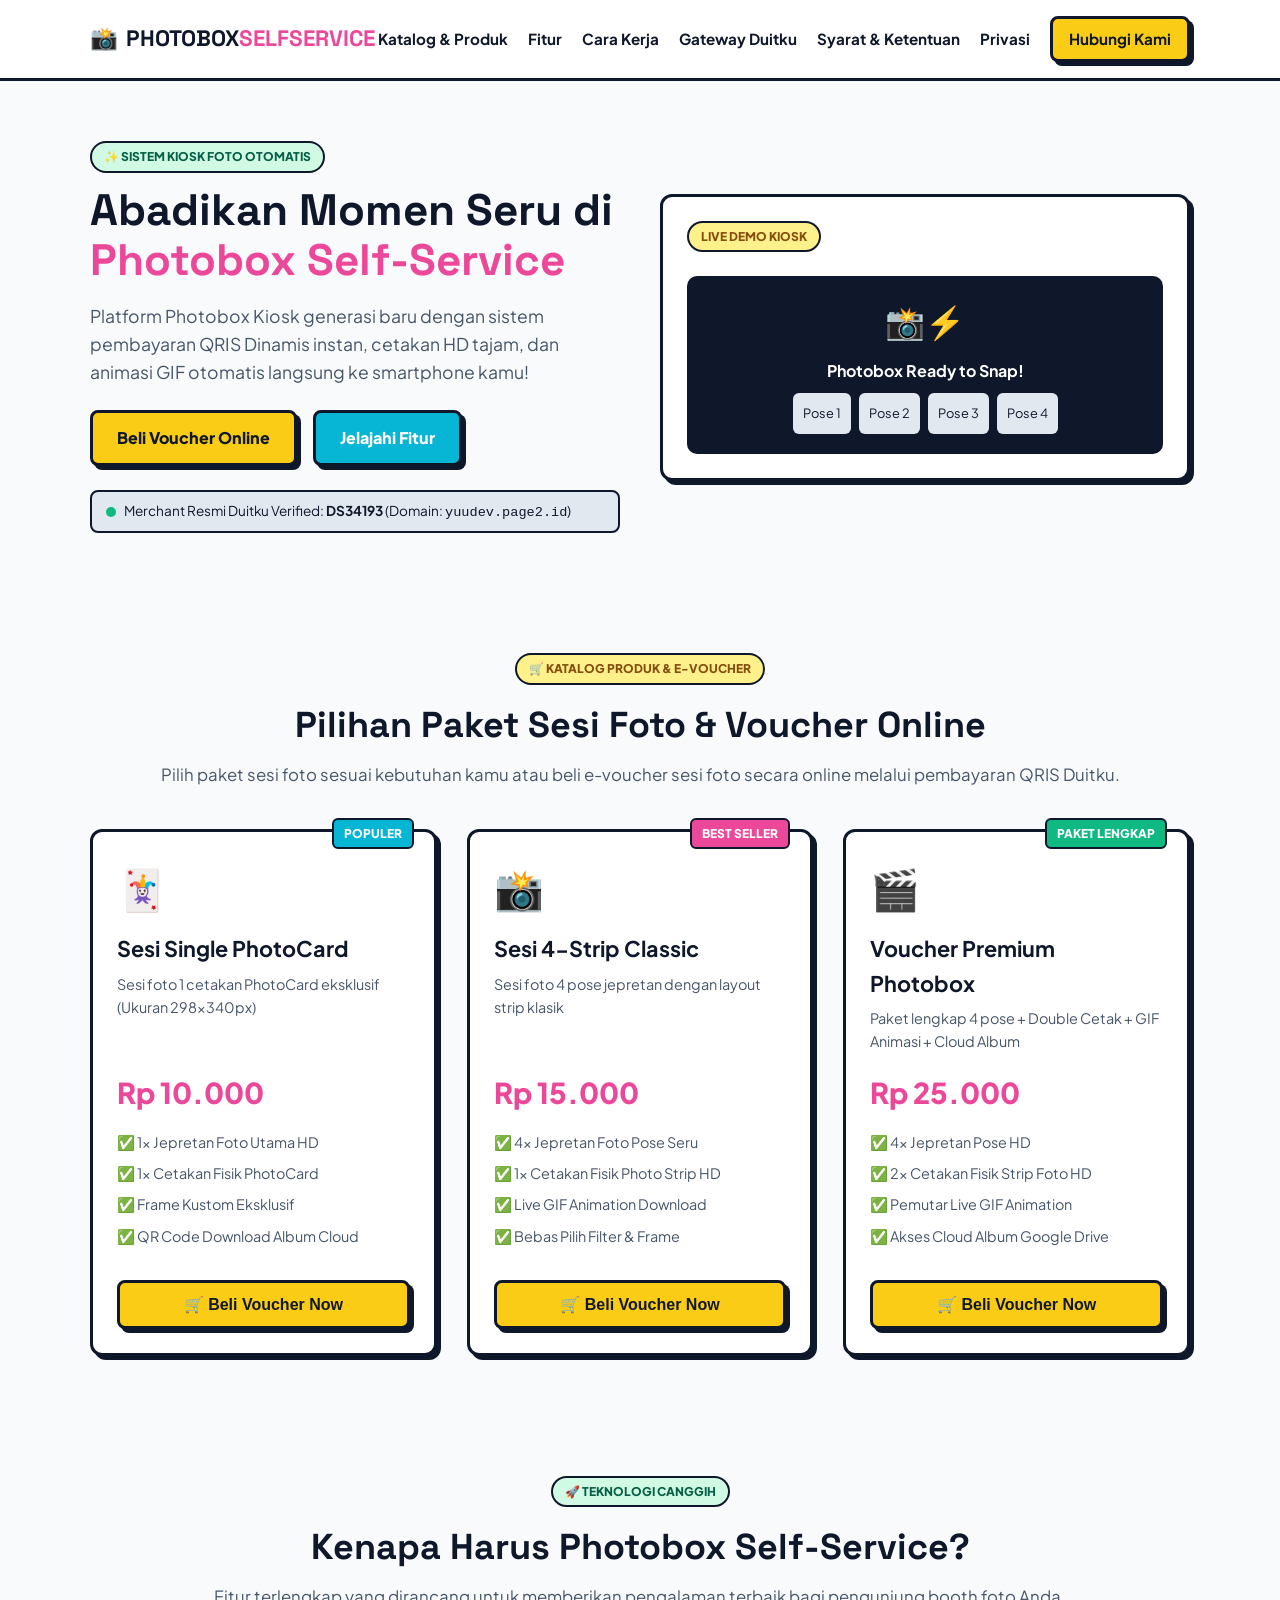
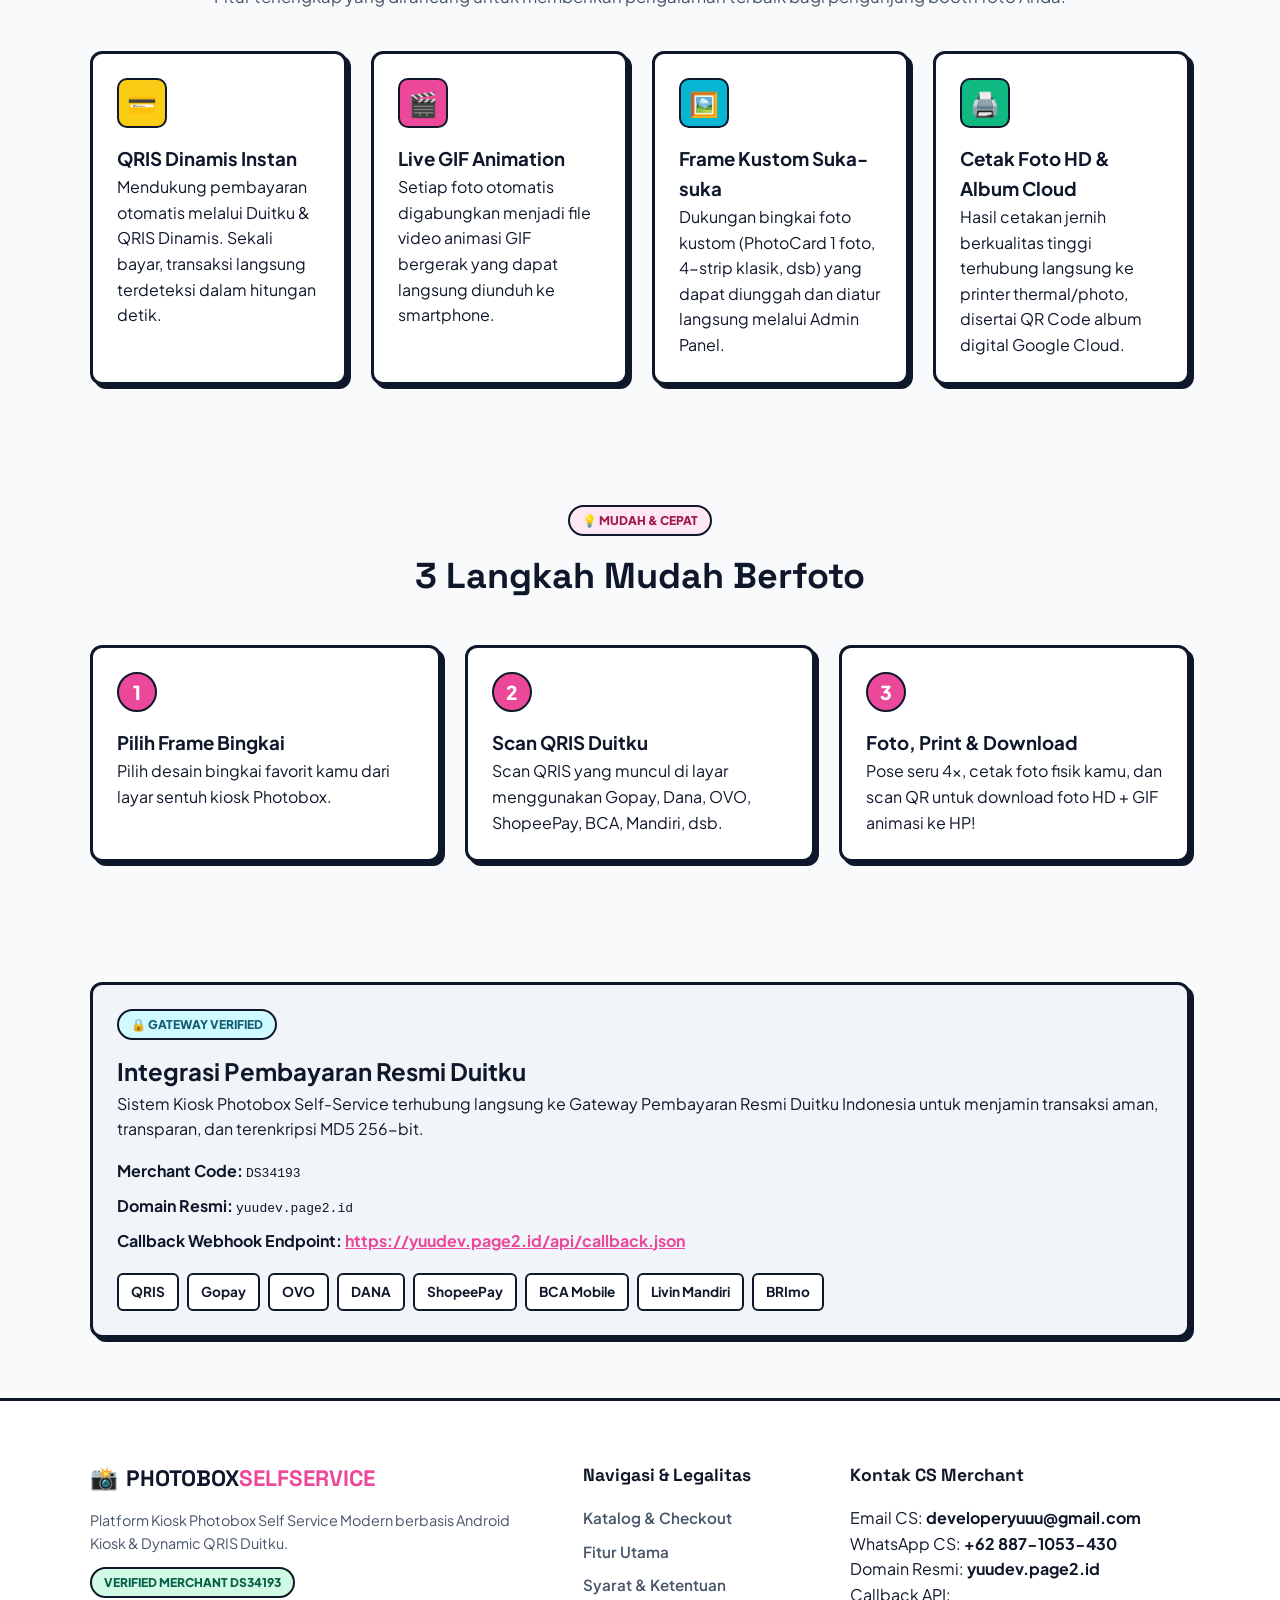
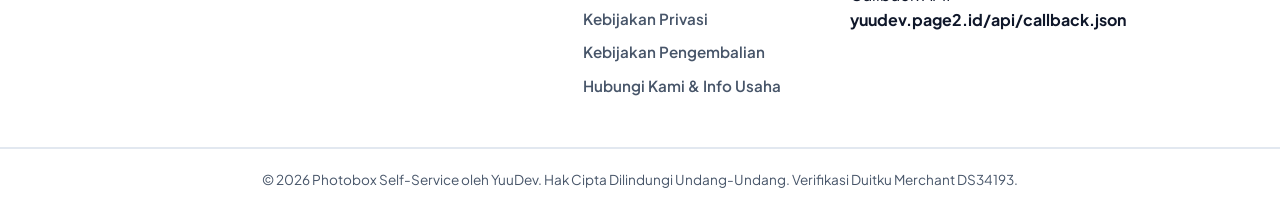
==== index.html @ 880ae129 "Add complete website structure, legal pages, callback endpoint, and Duitku merchant DS34193 specific" ====
<!DOCTYPE html>
<html lang="id">
<head>
    <meta charset="UTF-8">
    <meta name="viewport" content="width=device-width, initial-scale=1.0">
    <title>Photobox Self Service | Kiosk Self-Service Modern & E-Voucher QRIS</title>
    <meta name="description" content="Photobox Self Service resmi oleh YuuDev (Merchant Duitku DS34193). Sesi foto otomatis, cetak cetakan HD, Live GIF Animation, dan E-Voucher QRIS Dinamis Duitku.">
    <meta name="keywords" content="Photobox, Self Service, QRIS Dinamis, Duitku, Photo Booth, YuuDev, E-Voucher, DS34193">
    
    <!-- Google Fonts -->
    <link rel="preconnect" href="https://fonts.googleapis.com">
    <link rel="preconnect" href="https://fonts.gstatic.com" crossorigin>
    <link href="https://fonts.googleapis.com/css2?family=Plus+Jakarta+Sans:wght@500;700;800;900&family=Space+Grotesk:wght@700&display=swap" rel="stylesheet">
    
    <link rel="stylesheet" href="styles.css">
</head>
<body>

    <!-- Header Navigation -->
    <header class="navbar">
        <div class="container nav-container">
            <a href="index.html" class="logo">
                <span class="logo-icon">📸</span>
                <span class="logo-text">PHOTOBOX<span class="highlight">SELFSERVICE</span></span>
            </a>
            <nav class="nav-links">
                <a href="#products">Katalog & Produk</a>
                <a href="#features">Fitur</a>
                <a href="#how-it-works">Cara Kerja</a>
                <a href="#payment">Gateway Duitku</a>
                <a href="terms.html">Syarat & Ketentuan</a>
                <a href="privacy.html">Privasi</a>
                <a href="contact.html" class="btn btn-sm btn-yellow">Hubungi Kami</a>
            </nav>
        </div>
    </header>

    <!-- Hero Section -->
    <section class="hero">
        <div class="container hero-grid">
            <div class="hero-text">
                <div class="badge badge-green">✨ SISTEM KIOSK FOTO OTOMATIS</div>
                <h1 class="hero-title">Abadikan Momen Seru di <span class="text-pink">Photobox Self-Service</span></h1>
                <p class="hero-desc">Platform Photobox Kiosk generasi baru dengan sistem pembayaran QRIS Dinamis instan, cetakan HD tajam, dan animasi GIF otomatis langsung ke smartphone kamu!</p>
                <div class="hero-cta">
                    <a href="#products" class="btn btn-yellow">Beli Voucher Online</a>
                    <a href="#features" class="btn btn-cyan">Jelajahi Fitur</a>
                </div>
                <div class="merchant-badge">
                    <span class="status-dot"></span>
                    <span>Merchant Resmi Duitku Verified: <strong>DS34193</strong> (Domain: <code>yuudev.page2.id</code>)</span>
                </div>
            </div>
            
            <div class="hero-preview">
                <div class="neo-card hero-card">
                    <div class="card-header" style="margin-bottom: 12px;">
                        <span class="badge badge-yellow">LIVE DEMO KIOSK</span>
                    </div>
                    <div class="screen-preview">
                        <div class="preview-box" style="background:#0f172a; padding:20px; border-radius:10px; color:#fff; text-align:center;">
                            <div style="font-size:2rem; margin-bottom:10px;">📸⚡</div>
                            <p style="font-weight:700; margin-bottom:10px;">Photobox Ready to Snap!</p>
                            <div style="display:flex; justify-content:center; gap:8px;">
                                <div style="background:#e2e8f0; color:#0f172a; padding:10px; border-radius:6px; font-size:0.8rem;">Pose 1</div>
                                <div style="background:#e2e8f0; color:#0f172a; padding:10px; border-radius:6px; font-size:0.8rem;">Pose 2</div>
                                <div style="background:#e2e8f0; color:#0f172a; padding:10px; border-radius:6px; font-size:0.8rem;">Pose 3</div>
                                <div style="background:#e2e8f0; color:#0f172a; padding:10px; border-radius:6px; font-size:0.8rem;">Pose 4</div>
                            </div>
                        </div>
                    </div>
                </div>
            </div>
        </div>
    </section>

    <!-- Products & E-Voucher Catalog Section -->
    <section id="products" class="products">
        <div class="container">
            <div class="section-header text-center">
                <div class="badge badge-yellow">🛒 KATALOG PRODUK & E-VOUCHER</div>
                <h2>Pilihan Paket Sesi Foto & Voucher Online</h2>
                <p>Pilih paket sesi foto sesuai kebutuhan kamu atau beli e-voucher sesi foto secara online melalui pembayaran QRIS Duitku.</p>
            </div>

            <div class="products-grid">
                <!-- Product 1 -->
                <div class="neo-card product-card">
                    <div class="product-badge bg-cyan">POPULER</div>
                    <div class="product-icon">🃏</div>
                    <h3>Sesi Single PhotoCard</h3>
                    <p class="product-subtitle">Sesi foto 1 cetakan PhotoCard eksklusif (Ukuran 298x340px)</p>
                    <div class="product-price">Rp 10.000</div>
                    <ul class="product-features">
                        <li>✅ 1x Jepretan Foto Utama HD</li>
                        <li>✅ 1x Cetakan Fisik PhotoCard</li>
                        <li>✅ Frame Kustom Eksklusif</li>
                        <li>✅ QR Code Download Album Cloud</li>
                    </ul>
                    <button class="btn btn-yellow btn-full btn-checkout" data-name="Sesi Single PhotoCard" data-price="10000">🛒 Beli Voucher Now</button>
                </div>

                <!-- Product 2 -->
                <div class="neo-card product-card featured-product">
                    <div class="product-badge bg-pink">BEST SELLER</div>
                    <div class="product-icon">📸</div>
                    <h3>Sesi 4-Strip Classic</h3>
                    <p class="product-subtitle">Sesi foto 4 pose jepretan dengan layout strip klasik</p>
                    <div class="product-price">Rp 15.000</div>
                    <ul class="product-features">
                        <li>✅ 4x Jepretan Foto Pose Seru</li>
                        <li>✅ 1x Cetakan Fisik Photo Strip HD</li>
                        <li>✅ Live GIF Animation Download</li>
                        <li>✅ Bebas Pilih Filter & Frame</li>
                    </ul>
                    <button class="btn btn-yellow btn-full btn-checkout" data-name="Sesi 4-Strip Classic" data-price="15000">🛒 Beli Voucher Now</button>
                </div>

                <!-- Product 3 -->
                <div class="neo-card product-card">
                    <div class="product-badge bg-green">PAKET LENGKAP</div>
                    <div class="product-icon">🎬</div>
                    <h3>Voucher Premium Photobox</h3>
                    <p class="product-subtitle">Paket lengkap 4 pose + Double Cetak + GIF Animasi + Cloud Album</p>
                    <div class="product-price">Rp 25.000</div>
                    <ul class="product-features">
                        <li>✅ 4x Jepretan Pose HD</li>
                        <li>✅ 2x Cetakan Fisik Strip Foto HD</li>
                        <li>✅ Pemutar Live GIF Animation</li>
                        <li>✅ Akses Cloud Album Google Drive</li>
                    </ul>
                    <button class="btn btn-yellow btn-full btn-checkout" data-name="Voucher Premium Photobox" data-price="25000">🛒 Beli Voucher Now</button>
                </div>
            </div>
        </div>
    </section>

    <!-- Features Section -->
    <section id="features" class="features">
        <div class="container">
            <div class="section-header text-center">
                <div class="badge badge-green">🚀 TEKNOLOGI CANGGIH</div>
                <h2>Kenapa Harus Photobox Self-Service?</h2>
                <p>Fitur terlengkap yang dirancang untuk memberikan pengalaman terbaik bagi pengunjung booth foto Anda.</p>
            </div>

            <div class="features-grid">
                <div class="neo-card feature-card">
                    <div class="feature-icon bg-yellow">💳</div>
                    <h3>QRIS Dinamis Instan</h3>
                    <p>Mendukung pembayaran otomatis melalui Duitku & QRIS Dinamis. Sekali bayar, transaksi langsung terdeteksi dalam hitungan detik.</p>
                </div>

                <div class="neo-card feature-card">
                    <div class="feature-icon bg-pink">🎬</div>
                    <h3>Live GIF Animation</h3>
                    <p>Setiap foto otomatis digabungkan menjadi file video animasi GIF bergerak yang dapat langsung diunduh ke smartphone.</p>
                </div>

                <div class="neo-card feature-card">
                    <div class="feature-icon bg-cyan">🖼️</div>
                    <h3>Frame Kustom Suka-suka</h3>
                    <p>Dukungan bingkai foto kustom (PhotoCard 1 foto, 4-strip klasik, dsb) yang dapat diunggah dan diatur langsung melalui Admin Panel.</p>
                </div>

                <div class="neo-card feature-card">
                    <div class="feature-icon bg-green">🖨️</div>
                    <h3>Cetak Foto HD & Album Cloud</h3>
                    <p>Hasil cetakan jernih berkualitas tinggi terhubung langsung ke printer thermal/photo, disertai QR Code album digital Google Cloud.</p>
                </div>
            </div>
        </div>
    </section>

    <!-- How It Works Section -->
    <section id="how-it-works" class="how-it-works">
        <div class="container">
            <div class="section-header text-center">
                <div class="badge badge-pink">💡 MUDAH & CEPAT</div>
                <h2>3 Langkah Mudah Berfoto</h2>
            </div>

            <div class="steps-grid">
                <div class="neo-card step-card">
                    <div class="step-number">1</div>
                    <h3>Pilih Frame Bingkai</h3>
                    <p>Pilih desain bingkai favorit kamu dari layar sentuh kiosk Photobox.</p>
                </div>

                <div class="neo-card step-card">
                    <div class="step-number">2</div>
                    <h3>Scan QRIS Duitku</h3>
                    <p>Scan QRIS yang muncul di layar menggunakan Gopay, Dana, OVO, ShopeePay, BCA, Mandiri, dsb.</p>
                </div>

                <div class="neo-card step-card">
                    <div class="step-number">3</div>
                    <h3>Foto, Print & Download</h3>
                    <p>Pose seru 4x, cetak foto fisik kamu, dan scan QR untuk download foto HD + GIF animasi ke HP!</p>
                </div>
            </div>
        </div>
    </section>

    <!-- Duitku Payment Integration Spec Section -->
    <section id="payment" class="payment-spec">
        <div class="container">
            <div class="neo-card spec-card">
                <div class="spec-grid">
                    <div class="spec-text">
                        <div class="badge badge-cyan">🔒 GATEWAY VERIFIED</div>
                        <h2>Integrasi Pembayaran Resmi Duitku</h2>
                        <p>Sistem Kiosk Photobox Self-Service terhubung langsung ke Gateway Pembayaran Resmi Duitku Indonesia untuk menjamin transaksi aman, transparan, dan terenkripsi MD5 256-bit.</p>
                        
                        <div class="spec-items">
                            <div class="spec-item">
                                <strong>Merchant Code:</strong> <code>DS34193</code>
                            </div>
                            <div class="spec-item">
                                <strong>Domain Resmi:</strong> <code>yuudev.page2.id</code>
                            </div>
                            <div class="spec-item">
                                <strong>Callback Webhook Endpoint:</strong> <a href="api/callback.json" style="color:var(--accent-pink); font-weight:bold;">https://yuudev.page2.id/api/callback.json</a>
                            </div>
                        </div>
                    </div>
                    <div class="spec-logos" style="margin-top:20px;">
                        <div class="payment-methods-grid">
                            <span class="method-tag">QRIS</span>
                            <span class="method-tag">Gopay</span>
                            <span class="method-tag">OVO</span>
                            <span class="method-tag">DANA</span>
                            <span class="method-tag">ShopeePay</span>
                            <span class="method-tag">BCA Mobile</span>
                            <span class="method-tag">Livin Mandiri</span>
                            <span class="method-tag">BRImo</span>
                        </div>
                    </div>
                </div>
            </div>
        </div>
    </section>

    <!-- Interactive Checkout Modal -->
    <div id="checkout-modal" class="modal">
        <div class="modal-content neo-card">
            <span class="close-modal">&times;</span>
            <div class="modal-header">
                <div class="badge badge-pink">🛒 CHECKOUT VOUCHER ONLINE</div>
                <h2 id="modal-product-title">Form Pemesanan Voucher</h2>
            </div>
            <form id="checkout-form">
                <div class="form-group">
                    <label>Nama Lengkap Pembeli</label>
                    <input type="text" id="buyer-name" placeholder="Contoh: Tri Wahyudi" required>
                </div>
                <div class="form-group">
                    <label>Email Kontak</label>
                    <input type="email" id="buyer-email" value="developeryuuu@gmail.com" required>
                </div>
                <div class="form-group">
                    <label>Nomor WhatsApp</label>
                    <input type="tel" id="buyer-phone" placeholder="Contoh: 081234567890" required>
                </div>
                <div class="form-group">
                    <label>Metode Pembayaran Pembeli</label>
                    <select id="payment-method">
                        <option value="SP">QRIS Dinamis Duitku (ShopeePay / All QRIS)</option>
                        <option value="BC">BCA Virtual Account (Duitku)</option>
                        <option value="M2">Mandiri Virtual Account (Duitku)</option>
                    </select>
                </div>
                <div class="checkout-summary">
                    <span>Total Pembayaran:</span>
                    <strong id="modal-product-price">Rp 10.000</strong>
                </div>
                <button type="submit" class="btn btn-yellow btn-full">💳 LANJUTKAN PEMBAYARAN DUITKU</button>
            </form>

            <div id="payment-result" class="payment-result text-center" style="display:none;">
                <div class="badge badge-green">⚡ INQUIRY QRIS SUCCESS</div>
                <h3>Scan QRIS Duitku Di Bawah Ini:</h3>
                <div class="qr-placeholder">
                    <img src="https://api.qrserver.com/v1/create-qr-code/?size=220x220&data=00020101021226670016COM.DUITKU.WWW0118936009180000034193021500000000000341930303UME51440014ID.CO.QRIS.WWW0215ID10200341930000303UME5204581253033605405100005802ID5921PHOTOBOX+SELF+SERVICE6013JAKARTA+SELATAN61051211062070703A01630489AB" alt="QRIS Duitku Demo">
                </div>
                <p class="qr-sub">Order ID: <strong id="merchant-order-id">PHOTOBOX-1786790000</strong></p>
                <div class="merchant-notice">✨ Terhubung ke Gateway Duitku Merchant DS34193</div>
                <button class="btn btn-cyan btn-full btn-close-payment" style="margin-top:15px;">Tutup Halaman Checkout</button>
            </div>
        </div>
    </div>

    <!-- Legal & Contact Footer Section -->
    <footer id="contact" class="footer">
        <div class="container footer-grid">
            <div class="footer-col">
                <a href="index.html" class="logo">
                    <span class="logo-icon">📸</span>
                    <span class="logo-text">PHOTOBOX<span class="highlight">SELFSERVICE</span></span>
                </a>
                <p style="margin-top:12px; font-size:0.9rem; color:var(--text-secondary);">Platform Kiosk Photobox Self Service Modern berbasis Android Kiosk & Dynamic QRIS Duitku.</p>
                <div style="margin-top:12px;" class="badge badge-green">Verified Merchant DS34193</div>
            </div>
            
            <div class="footer-col">
                <h4>Navigasi & Legalitas</h4>
                <ul>
                    <li><a href="#products">Katalog & Checkout</a></li>
                    <li><a href="#features">Fitur Utama</a></li>
                    <li><a href="terms.html">Syarat & Ketentuan</a></li>
                    <li><a href="privacy.html">Kebijakan Privasi</a></li>
                    <li><a href="refund.html">Kebijakan Pengembalian</a></li>
                    <li><a href="contact.html">Hubungi Kami & Info Usaha</a></li>
                </ul>
            </div>

            <div class="footer-col">
                <h4>Kontak CS Merchant</h4>
                <p>Email CS: <strong>developeryuuu@gmail.com</strong></p>
                <p>WhatsApp CS: <strong>+62 887-1053-430</strong></p>
                <p>Domain Resmi: <strong>yuudev.page2.id</strong></p>
                <p>Callback API: <strong>yuudev.page2.id/api/callback.json</strong></p>
            </div>
        </div>

        <div class="footer-bottom text-center">
            <p>&copy; 2026 Photobox Self-Service oleh YuuDev. Hak Cipta Dilindungi Undang-Undang. Verifikasi Duitku Merchant DS34193.</p>
        </div>
    </footer>

    <script src="script.js"></script>
</body>
</html>
---- styles.css ----
:root {
    --bg-primary: #f8fafc;
    --text-primary: #0f172a;
    --text-secondary: #475569;
    --accent-yellow: #facc15;
    --accent-pink: #ec4899;
    --accent-cyan: #06b6d4;
    --accent-green: #10b981;
    --accent-blue: #3b82f6;
    --card-bg: #ffffff;
    --border-color: #0f172a;
    --shadow-main: 4px 4px 0px #0f172a;
    --shadow-hover: 6px 6px 0px #0f172a;
}

* {
    margin: 0;
    padding: 0;
    box-sizing: border-box;
}

body {
    font-family: 'Plus Jakarta Sans', sans-serif;
    background-color: var(--bg-primary);
    color: var(--text-primary);
    line-height: 1.6;
}

.container {
    max-width: 1140px;
    margin: 0 auto;
    padding: 0 20px;
}

/* Navbar */
.navbar {
    background: #ffffff;
    border-bottom: 3px solid var(--border-color);
    position: sticky;
    top: 0;
    z-index: 100;
    padding: 16px 0;
}

.nav-container {
    display: flex;
    justify-content: space-between;
    align-items: center;
}

.logo {
    display: flex;
    align-items: center;
    gap: 8px;
    font-family: 'Space Grotesk', sans-serif;
    font-size: 1.4rem;
    font-weight: 800;
    color: var(--text-primary);
    text-decoration: none;
}

.logo .highlight {
    color: var(--accent-pink);
}

.nav-links {
    display: flex;
    align-items: center;
    gap: 20px;
}

.nav-links a {
    text-decoration: none;
    color: var(--text-primary);
    font-weight: 700;
    font-size: 0.95rem;
    transition: color 0.2s;
}

.nav-links a:hover {
    color: var(--accent-pink);
}

/* Neo Card Styling */
.neo-card {
    background: var(--card-bg);
    border: 3px solid var(--border-color);
    box-shadow: var(--shadow-main);
    border-radius: 12px;
    padding: 24px;
    transition: all 0.2s ease;
}

.neo-card:hover {
    box-shadow: var(--shadow-hover);
}

/* Buttons */
.btn {
    display: inline-flex;
    align-items: center;
    justify-content: center;
    padding: 12px 24px;
    font-weight: 800;
    font-size: 1rem;
    border-radius: 8px;
    border: 3px solid var(--border-color);
    box-shadow: var(--shadow-main);
    cursor: pointer;
    text-decoration: none;
    transition: all 0.15s ease;
    color: var(--text-primary);
}

.btn:hover {
    transform: translate(-2px, -2px);
    box-shadow: var(--shadow-hover);
}

.btn-yellow { background-color: var(--accent-yellow); }
.btn-cyan { background-color: var(--accent-cyan); color: #fff; }
.btn-pink { background-color: var(--accent-pink); color: #fff; }
.btn-green { background-color: var(--accent-green); color: #fff; }
.btn-sm { padding: 8px 16px; font-size: 0.875rem; }
.btn-full { width: 100%; text-align: center; }

/* Badges */
.badge {
    display: inline-block;
    padding: 4px 12px;
    border-radius: 20px;
    font-size: 0.75rem;
    font-weight: 800;
    border: 2px solid var(--border-color);
    margin-bottom: 12px;
    text-transform: uppercase;
}
.badge-green { background-color: #d1fae5; color: #065f46; }
.badge-yellow { background-color: #fef08a; color: #854d0e; }
.badge-pink { background-color: #fce7f3; color: #9d174d; }
.badge-cyan { background-color: #cffaff; color: #155e75; }

/* Hero Section */
.hero {
    padding: 60px 0;
}
.hero-grid {
    display: grid;
    grid-template-columns: 1fr 1fr;
    gap: 40px;
    align-items: center;
}
.hero-title {
    font-family: 'Space Grotesk', sans-serif;
    font-size: 2.75rem;
    line-height: 1.15;
    margin-bottom: 16px;
}
.text-pink { color: var(--accent-pink); }
.hero-desc {
    font-size: 1.1rem;
    color: var(--text-secondary);
    margin-bottom: 24px;
}
.hero-cta {
    display: flex;
    gap: 16px;
    margin-bottom: 24px;
}
.merchant-badge {
    display: flex;
    align-items: center;
    gap: 8px;
    background: #e2e8f0;
    padding: 8px 14px;
    border-radius: 8px;
    border: 2px solid var(--border-color);
    font-size: 0.85rem;
}
.status-dot {
    width: 10px;
    height: 10px;
    background-color: var(--accent-green);
    border-radius: 50%;
    display: inline-block;
}

/* Sections */
section {
    padding: 60px 0;
}
.section-header {
    margin-bottom: 40px;
}
.section-header h2 {
    font-family: 'Space Grotesk', sans-serif;
    font-size: 2.25rem;
    margin-bottom: 8px;
}
.section-header p {
    color: var(--text-secondary);
    font-size: 1.05rem;
}
.text-center { text-align: center; }

/* Products Grid */
.products-grid {
    display: grid;
    grid-template-columns: repeat(auto-fit, minmax(300px, 1fr));
    gap: 30px;
}
.product-card {
    display: flex;
    flex-direction: column;
    position: relative;
}
.product-badge {
    position: absolute;
    top: -14px;
    right: 20px;
    font-size: 0.75rem;
    font-weight: 800;
    padding: 4px 10px;
    border-radius: 6px;
    border: 2px solid var(--border-color);
}
.bg-cyan { background-color: var(--accent-cyan); color: #fff; }
.bg-pink { background-color: var(--accent-pink); color: #fff; }
.bg-green { background-color: var(--accent-green); color: #fff; }
.bg-yellow { background-color: var(--accent-yellow); color: var(--text-primary); }

.product-icon { font-size: 2.5rem; margin-bottom: 12px; }
.product-card h3 { font-size: 1.35rem; margin-bottom: 6px; }
.product-subtitle { font-size: 0.9rem; color: var(--text-secondary); margin-bottom: 16px; flex-grow: 1; }
.product-price { font-size: 1.8rem; font-weight: 900; color: var(--accent-pink); margin-bottom: 16px; }
.product-features { list-style: none; margin-bottom: 24px; }
.product-features li { font-size: 0.9rem; margin-bottom: 8px; color: var(--text-secondary); }

/* Features & Steps Grid */
.features-grid, .steps-grid {
    display: grid;
    grid-template-columns: repeat(auto-fit, minmax(240px, 1fr));
    gap: 24px;
}
.feature-icon {
    width: 50px;
    height: 50px;
    border-radius: 10px;
    border: 2px solid var(--border-color);
    display: flex;
    align-items: center;
    justify-content: center;
    font-size: 1.5rem;
    margin-bottom: 16px;
}
.step-number {
    width: 40px;
    height: 40px;
    background-color: var(--accent-pink);
    color: #fff;
    border: 2px solid var(--border-color);
    border-radius: 50%;
    display: flex;
    align-items: center;
    justify-content: center;
    font-weight: 800;
    font-size: 1.2rem;
    margin-bottom: 16px;
}

/* Payment Spec Card */
.spec-card {
    background: #f1f5f9;
}
.spec-items {
    margin-top: 16px;
    display: flex;
    flex-direction: column;
    gap: 8px;
}
.payment-methods-grid {
    display: flex;
    flex-wrap: wrap;
    gap: 8px;
    margin-top: 20px;
}
.method-tag {
    background: #fff;
    border: 2px solid var(--border-color);
    padding: 6px 12px;
    border-radius: 6px;
    font-weight: 700;
    font-size: 0.85rem;
}

/* Modal */
.modal {
    display: none;
    position: fixed;
    z-index: 200;
    left: 0;
    top: 0;
    width: 100%;
    height: 100%;
    background-color: rgba(15, 23, 42, 0.7);
    backdrop-filter: blur(4px);
}
.modal-content {
    max-width: 500px;
    margin: 60px auto;
    position: relative;
}
.close-modal, .close-legal-modal {
    position: absolute;
    right: 20px;
    top: 16px;
    font-size: 28px;
    font-weight: bold;
    cursor: pointer;
}
.form-group {
    margin-bottom: 16px;
}
.form-group label {
    display: block;
    font-weight: 700;
    margin-bottom: 6px;
    font-size: 0.9rem;
}
.form-group input, .form-group select {
    width: 100%;
    padding: 10px 14px;
    border: 2px solid var(--border-color);
    border-radius: 8px;
    font-family: inherit;
    font-size: 0.95rem;
}
.checkout-summary {
    display: flex;
    justify-content: space-between;
    align-items: center;
    background: #fef08a;
    padding: 12px 16px;
    border-radius: 8px;
    border: 2px solid var(--border-color);
    margin-bottom: 20px;
    font-weight: 800;
}
.qr-placeholder {
    margin: 16px 0;
    text-align: center;
}
.qr-placeholder img {
    border: 3px solid var(--border-color);
    border-radius: 12px;
}

/* Footer */
.footer {
    background: #ffffff;
    border-top: 3px solid var(--border-color);
    padding: 60px 0 20px 0;
}
.footer-grid {
    display: grid;
    grid-template-columns: 2fr 1fr 1.5fr;
    gap: 40px;
    margin-bottom: 40px;
}
.footer-col h4 {
    font-family: 'Space Grotesk', sans-serif;
    font-size: 1.1rem;
    margin-bottom: 16px;
}
.footer-col ul {
    list-style: none;
}
.footer-col ul li {
    margin-bottom: 8px;
}
.footer-col ul li a {
    color: var(--text-secondary);
    text-decoration: none;
    font-weight: 600;
    font-size: 0.95rem;
}
.footer-col ul li a:hover {
    color: var(--accent-pink);
}
.footer-bottom {
    border-top: 2px solid #e2e8f0;
    padding-top: 20px;
    font-size: 0.85rem;
    color: var(--text-secondary);
}

/* Document Pages (Legal / Contact) */
.page-header {
    background: #fff;
    border-bottom: 3px solid var(--border-color);
    padding: 40px 0;
    margin-bottom: 40px;
}
.legal-card {
    margin-bottom: 40px;
}
.legal-content h2 {
    font-size: 1.35rem;
    margin: 24px 0 12px 0;
    color: var(--text-primary);
}
.legal-content p, .legal-content ul {
    color: var(--text-secondary);
    margin-bottom: 16px;
}
.legal-content ul {
    padding-left: 20px;
}

@media (max-width: 768px) {
    .hero-grid { grid-template-columns: 1fr; }
    .footer-grid { grid-template-columns: 1fr; }
    .nav-links { display: none; }
}
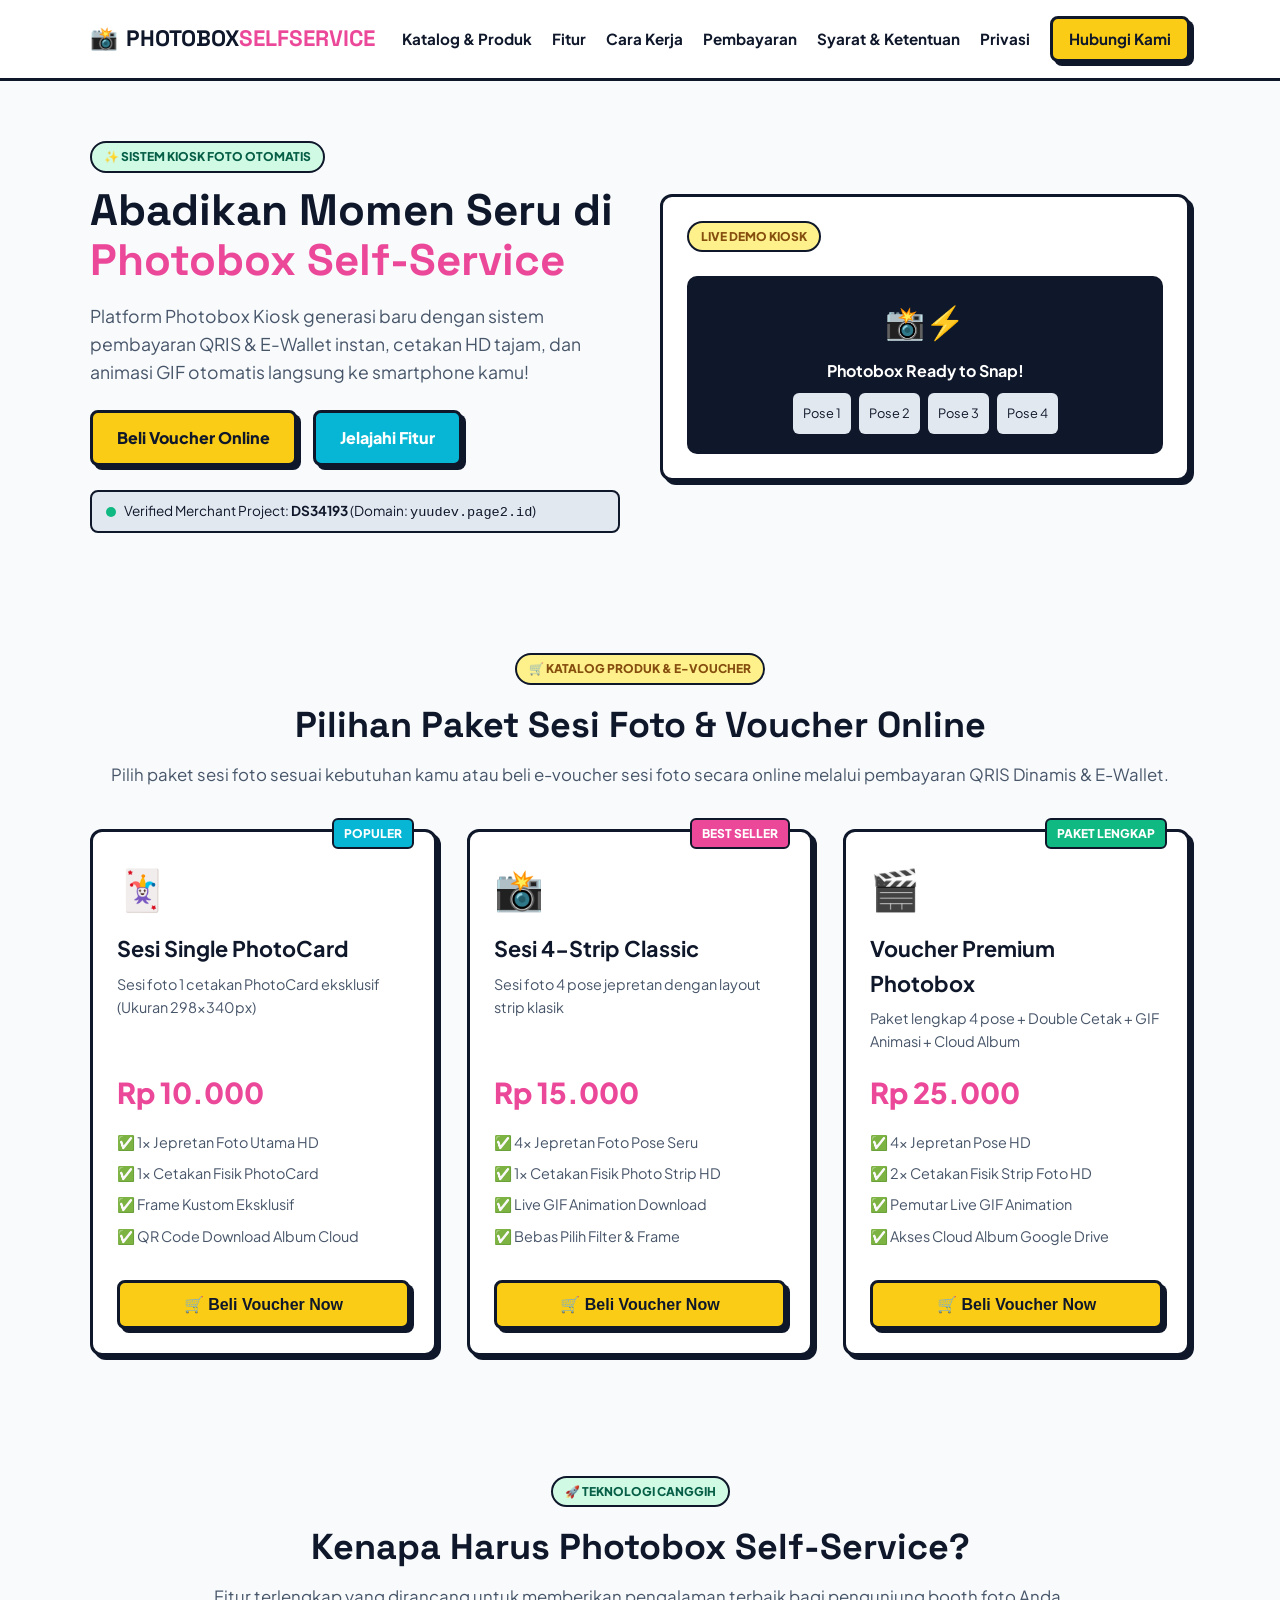
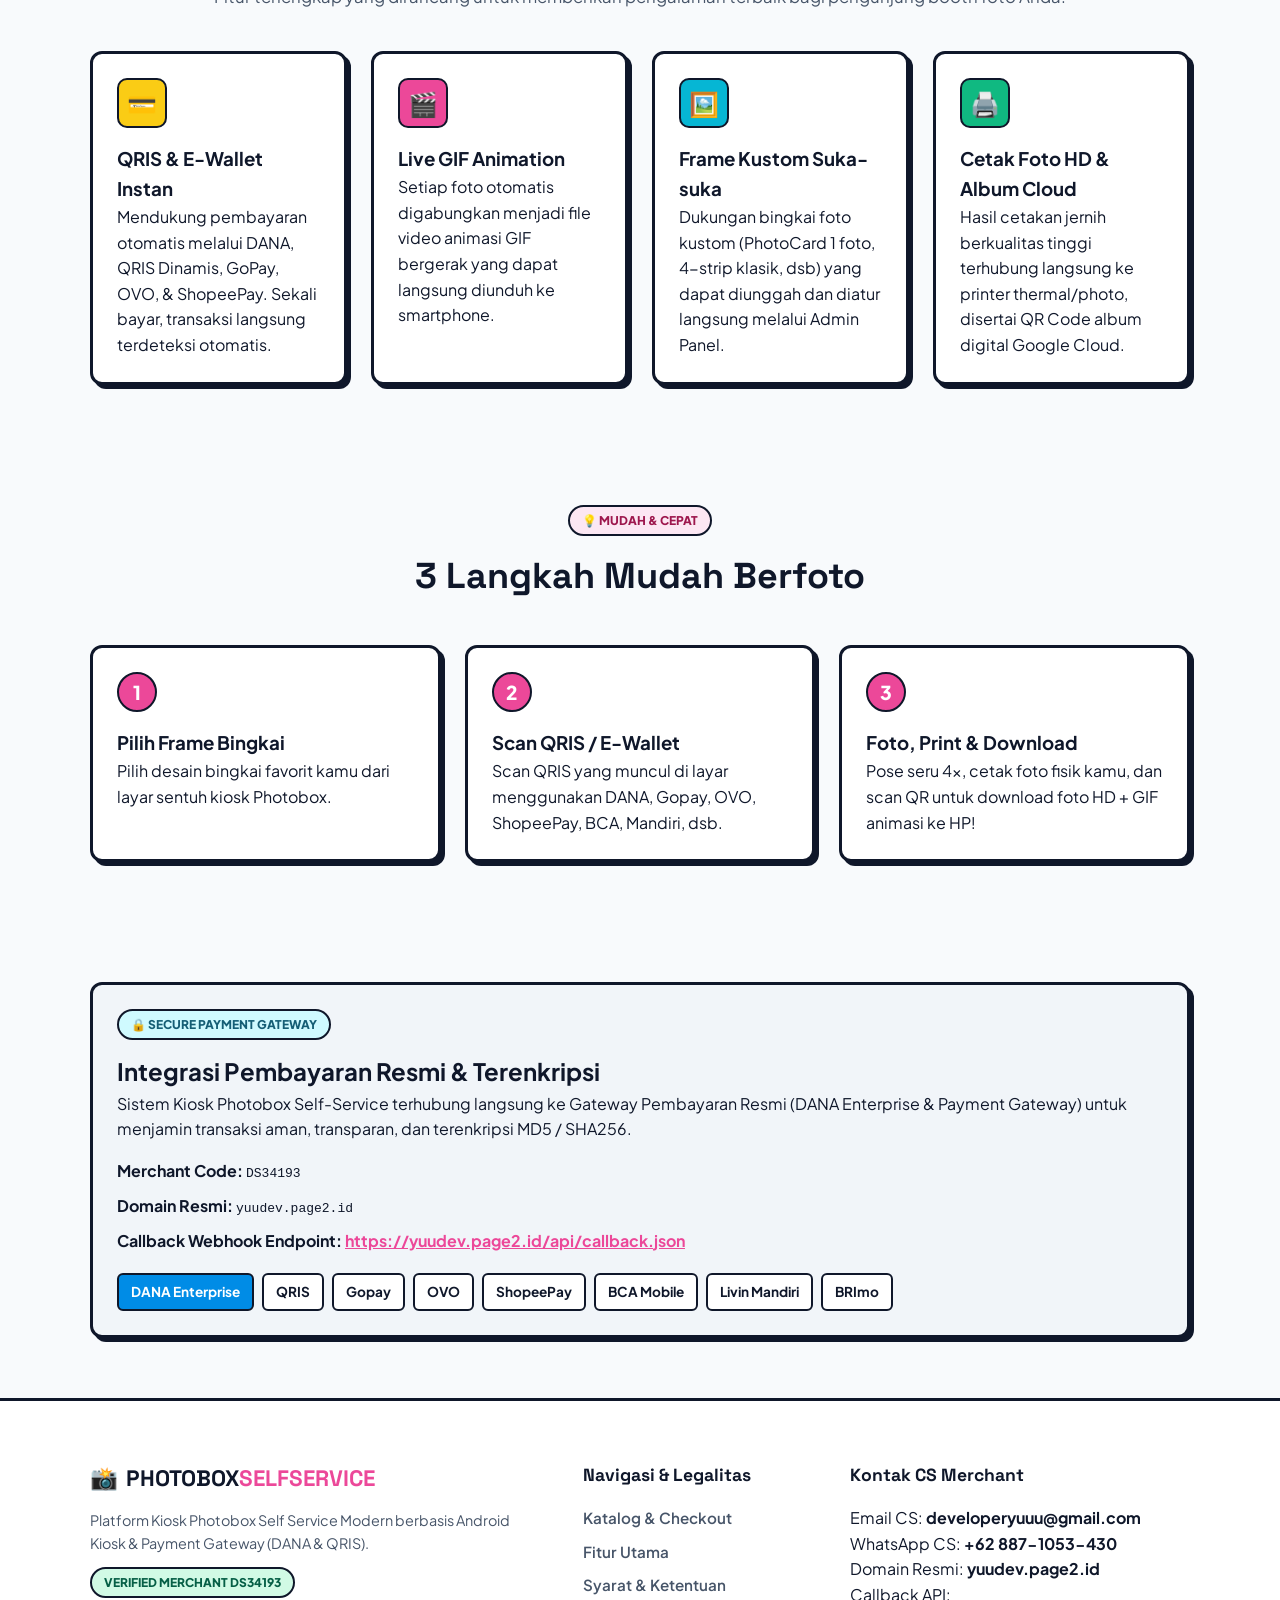
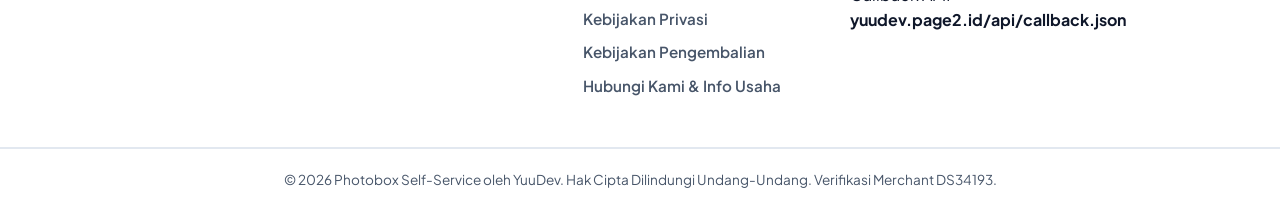
==== commit 0651fe44: "Neutralize payment gateway branding for both DANA Enterprise and Duitku compliance approval" ====
--- a/index.html
+++ b/index.html
@@ -4,8 +4,8 @@
     <meta charset="UTF-8">
     <meta name="viewport" content="width=device-width, initial-scale=1.0">
     <title>Photobox Self Service | Kiosk Self-Service Modern & E-Voucher QRIS</title>
-    <meta name="description" content="Photobox Self Service resmi oleh YuuDev (Merchant Duitku DS34193). Sesi foto otomatis, cetak cetakan HD, Live GIF Animation, dan E-Voucher QRIS Dinamis Duitku.">
-    <meta name="keywords" content="Photobox, Self Service, QRIS Dinamis, Duitku, Photo Booth, YuuDev, E-Voucher, DS34193">
+    <meta name="description" content="Photobox Self Service resmi oleh YuuDev. Sesi foto otomatis, cetak cetakan HD, Live GIF Animation, dan E-Voucher QRIS Dinamis & DANA.">
+    <meta name="keywords" content="Photobox, Self Service, QRIS Dinamis, DANA, Photo Booth, YuuDev, E-Voucher, DS34193">
     
     <!-- Google Fonts -->
     <link rel="preconnect" href="https://fonts.googleapis.com">
@@ -27,7 +27,7 @@
                 <a href="#products">Katalog & Produk</a>
                 <a href="#features">Fitur</a>
                 <a href="#how-it-works">Cara Kerja</a>
-                <a href="#payment">Gateway Duitku</a>
+                <a href="#payment">Pembayaran</a>
                 <a href="terms.html">Syarat & Ketentuan</a>
                 <a href="privacy.html">Privasi</a>
                 <a href="contact.html" class="btn btn-sm btn-yellow">Hubungi Kami</a>
@@ -41,14 +41,14 @@
             <div class="hero-text">
                 <div class="badge badge-green">✨ SISTEM KIOSK FOTO OTOMATIS</div>
                 <h1 class="hero-title">Abadikan Momen Seru di <span class="text-pink">Photobox Self-Service</span></h1>
-                <p class="hero-desc">Platform Photobox Kiosk generasi baru dengan sistem pembayaran QRIS Dinamis instan, cetakan HD tajam, dan animasi GIF otomatis langsung ke smartphone kamu!</p>
+                <p class="hero-desc">Platform Photobox Kiosk generasi baru dengan sistem pembayaran QRIS & E-Wallet instan, cetakan HD tajam, dan animasi GIF otomatis langsung ke smartphone kamu!</p>
                 <div class="hero-cta">
                     <a href="#products" class="btn btn-yellow">Beli Voucher Online</a>
                     <a href="#features" class="btn btn-cyan">Jelajahi Fitur</a>
                 </div>
                 <div class="merchant-badge">
                     <span class="status-dot"></span>
-                    <span>Merchant Resmi Duitku Verified: <strong>DS34193</strong> (Domain: <code>yuudev.page2.id</code>)</span>
+                    <span>Verified Merchant Project: <strong>DS34193</strong> (Domain: <code>yuudev.page2.id</code>)</span>
                 </div>
             </div>
             
@@ -80,7 +80,7 @@
             <div class="section-header text-center">
                 <div class="badge badge-yellow">🛒 KATALOG PRODUK & E-VOUCHER</div>
                 <h2>Pilihan Paket Sesi Foto & Voucher Online</h2>
-                <p>Pilih paket sesi foto sesuai kebutuhan kamu atau beli e-voucher sesi foto secara online melalui pembayaran QRIS Duitku.</p>
+                <p>Pilih paket sesi foto sesuai kebutuhan kamu atau beli e-voucher sesi foto secara online melalui pembayaran QRIS Dinamis & E-Wallet.</p>
             </div>
 
             <div class="products-grid">
@@ -147,8 +147,8 @@
             <div class="features-grid">
                 <div class="neo-card feature-card">
                     <div class="feature-icon bg-yellow">💳</div>
-                    <h3>QRIS Dinamis Instan</h3>
-                    <p>Mendukung pembayaran otomatis melalui Duitku & QRIS Dinamis. Sekali bayar, transaksi langsung terdeteksi dalam hitungan detik.</p>
+                    <h3>QRIS & E-Wallet Instan</h3>
+                    <p>Mendukung pembayaran otomatis melalui DANA, QRIS Dinamis, GoPay, OVO, & ShopeePay. Sekali bayar, transaksi langsung terdeteksi otomatis.</p>
                 </div>
 
                 <div class="neo-card feature-card">
@@ -189,8 +189,8 @@
 
                 <div class="neo-card step-card">
                     <div class="step-number">2</div>
-                    <h3>Scan QRIS Duitku</h3>
-                    <p>Scan QRIS yang muncul di layar menggunakan Gopay, Dana, OVO, ShopeePay, BCA, Mandiri, dsb.</p>
+                    <h3>Scan QRIS / E-Wallet</h3>
+                    <p>Scan QRIS yang muncul di layar menggunakan DANA, Gopay, OVO, ShopeePay, BCA, Mandiri, dsb.</p>
                 </div>
 
                 <div class="neo-card step-card">
@@ -202,15 +202,15 @@
         </div>
     </section>
 
-    <!-- Duitku Payment Integration Spec Section -->
+    <!-- Payment Integration Spec Section -->
     <section id="payment" class="payment-spec">
         <div class="container">
             <div class="neo-card spec-card">
                 <div class="spec-grid">
                     <div class="spec-text">
-                        <div class="badge badge-cyan">🔒 GATEWAY VERIFIED</div>
-                        <h2>Integrasi Pembayaran Resmi Duitku</h2>
-                        <p>Sistem Kiosk Photobox Self-Service terhubung langsung ke Gateway Pembayaran Resmi Duitku Indonesia untuk menjamin transaksi aman, transparan, dan terenkripsi MD5 256-bit.</p>
+                        <div class="badge badge-cyan">🔒 SECURE PAYMENT GATEWAY</div>
+                        <h2>Integrasi Pembayaran Resmi & Terenkripsi</h2>
+                        <p>Sistem Kiosk Photobox Self-Service terhubung langsung ke Gateway Pembayaran Resmi (DANA Enterprise & Payment Gateway) untuk menjamin transaksi aman, transparan, dan terenkripsi MD5 / SHA256.</p>
                         
                         <div class="spec-items">
                             <div class="spec-item">
@@ -226,10 +226,10 @@
                     </div>
                     <div class="spec-logos" style="margin-top:20px;">
                         <div class="payment-methods-grid">
+                            <span class="method-tag" style="background:#008ce6; color:#fff;">DANA Enterprise</span>
                             <span class="method-tag">QRIS</span>
                             <span class="method-tag">Gopay</span>
                             <span class="method-tag">OVO</span>
-                            <span class="method-tag">DANA</span>
                             <span class="method-tag">ShopeePay</span>
                             <span class="method-tag">BCA Mobile</span>
                             <span class="method-tag">Livin Mandiri</span>
@@ -265,26 +265,27 @@
                 <div class="form-group">
                     <label>Metode Pembayaran Pembeli</label>
                     <select id="payment-method">
-                        <option value="SP">QRIS Dinamis Duitku (ShopeePay / All QRIS)</option>
-                        <option value="BC">BCA Virtual Account (Duitku)</option>
-                        <option value="M2">Mandiri Virtual Account (Duitku)</option>
+                        <option value="DANA">DANA Enterprise / DANA Balance</option>
+                        <option value="SP">QRIS Dinamis (ShopeePay / DANA / All QRIS)</option>
+                        <option value="BC">BCA Virtual Account</option>
+                        <option value="M2">Mandiri Virtual Account</option>
                     </select>
                 </div>
                 <div class="checkout-summary">
                     <span>Total Pembayaran:</span>
                     <strong id="modal-product-price">Rp 10.000</strong>
                 </div>
-                <button type="submit" class="btn btn-yellow btn-full">💳 LANJUTKAN PEMBAYARAN DUITKU</button>
+                <button type="submit" class="btn btn-yellow btn-full">💳 LANJUTKAN PEMBAYARAN</button>
             </form>
 
             <div id="payment-result" class="payment-result text-center" style="display:none;">
                 <div class="badge badge-green">⚡ INQUIRY QRIS SUCCESS</div>
-                <h3>Scan QRIS Duitku Di Bawah Ini:</h3>
+                <h3>Scan QRIS Di Bawah Ini:</h3>
                 <div class="qr-placeholder">
-                    <img src="https://api.qrserver.com/v1/create-qr-code/?size=220x220&data=00020101021226670016COM.DUITKU.WWW0118936009180000034193021500000000000341930303UME51440014ID.CO.QRIS.WWW0215ID10200341930000303UME5204581253033605405100005802ID5921PHOTOBOX+SELF+SERVICE6013JAKARTA+SELATAN61051211062070703A01630489AB" alt="QRIS Duitku Demo">
+                    <img src="https://api.qrserver.com/v1/create-qr-code/?size=220x220&data=00020101021226670016COM.DUITKU.WWW0118936009180000034193021500000000000341930303UME51440014ID.CO.QRIS.WWW0215ID10200341930000303UME5204581253033605405100005802ID5921PHOTOBOX+SELF+SERVICE6013JAKARTA+SELATAN61051211062070703A01630489AB" alt="QRIS Demo">
                 </div>
                 <p class="qr-sub">Order ID: <strong id="merchant-order-id">PHOTOBOX-1786790000</strong></p>
-                <div class="merchant-notice">✨ Terhubung ke Gateway Duitku Merchant DS34193</div>
+                <div class="merchant-notice">✨ Terhubung ke Gateway Pembayaran Merchant DS34193</div>
                 <button class="btn btn-cyan btn-full btn-close-payment" style="margin-top:15px;">Tutup Halaman Checkout</button>
             </div>
         </div>
@@ -298,7 +299,7 @@
                     <span class="logo-icon">📸</span>
                     <span class="logo-text">PHOTOBOX<span class="highlight">SELFSERVICE</span></span>
                 </a>
-                <p style="margin-top:12px; font-size:0.9rem; color:var(--text-secondary);">Platform Kiosk Photobox Self Service Modern berbasis Android Kiosk & Dynamic QRIS Duitku.</p>
+                <p style="margin-top:12px; font-size:0.9rem; color:var(--text-secondary);">Platform Kiosk Photobox Self Service Modern berbasis Android Kiosk & Payment Gateway (DANA & QRIS).</p>
                 <div style="margin-top:12px;" class="badge badge-green">Verified Merchant DS34193</div>
             </div>
             
@@ -324,7 +325,7 @@
         </div>
 
         <div class="footer-bottom text-center">
-            <p>&copy; 2026 Photobox Self-Service oleh YuuDev. Hak Cipta Dilindungi Undang-Undang. Verifikasi Duitku Merchant DS34193.</p>
+            <p>&copy; 2026 Photobox Self-Service oleh YuuDev. Hak Cipta Dilindungi Undang-Undang. Verifikasi Merchant DS34193.</p>
         </div>
     </footer>
 
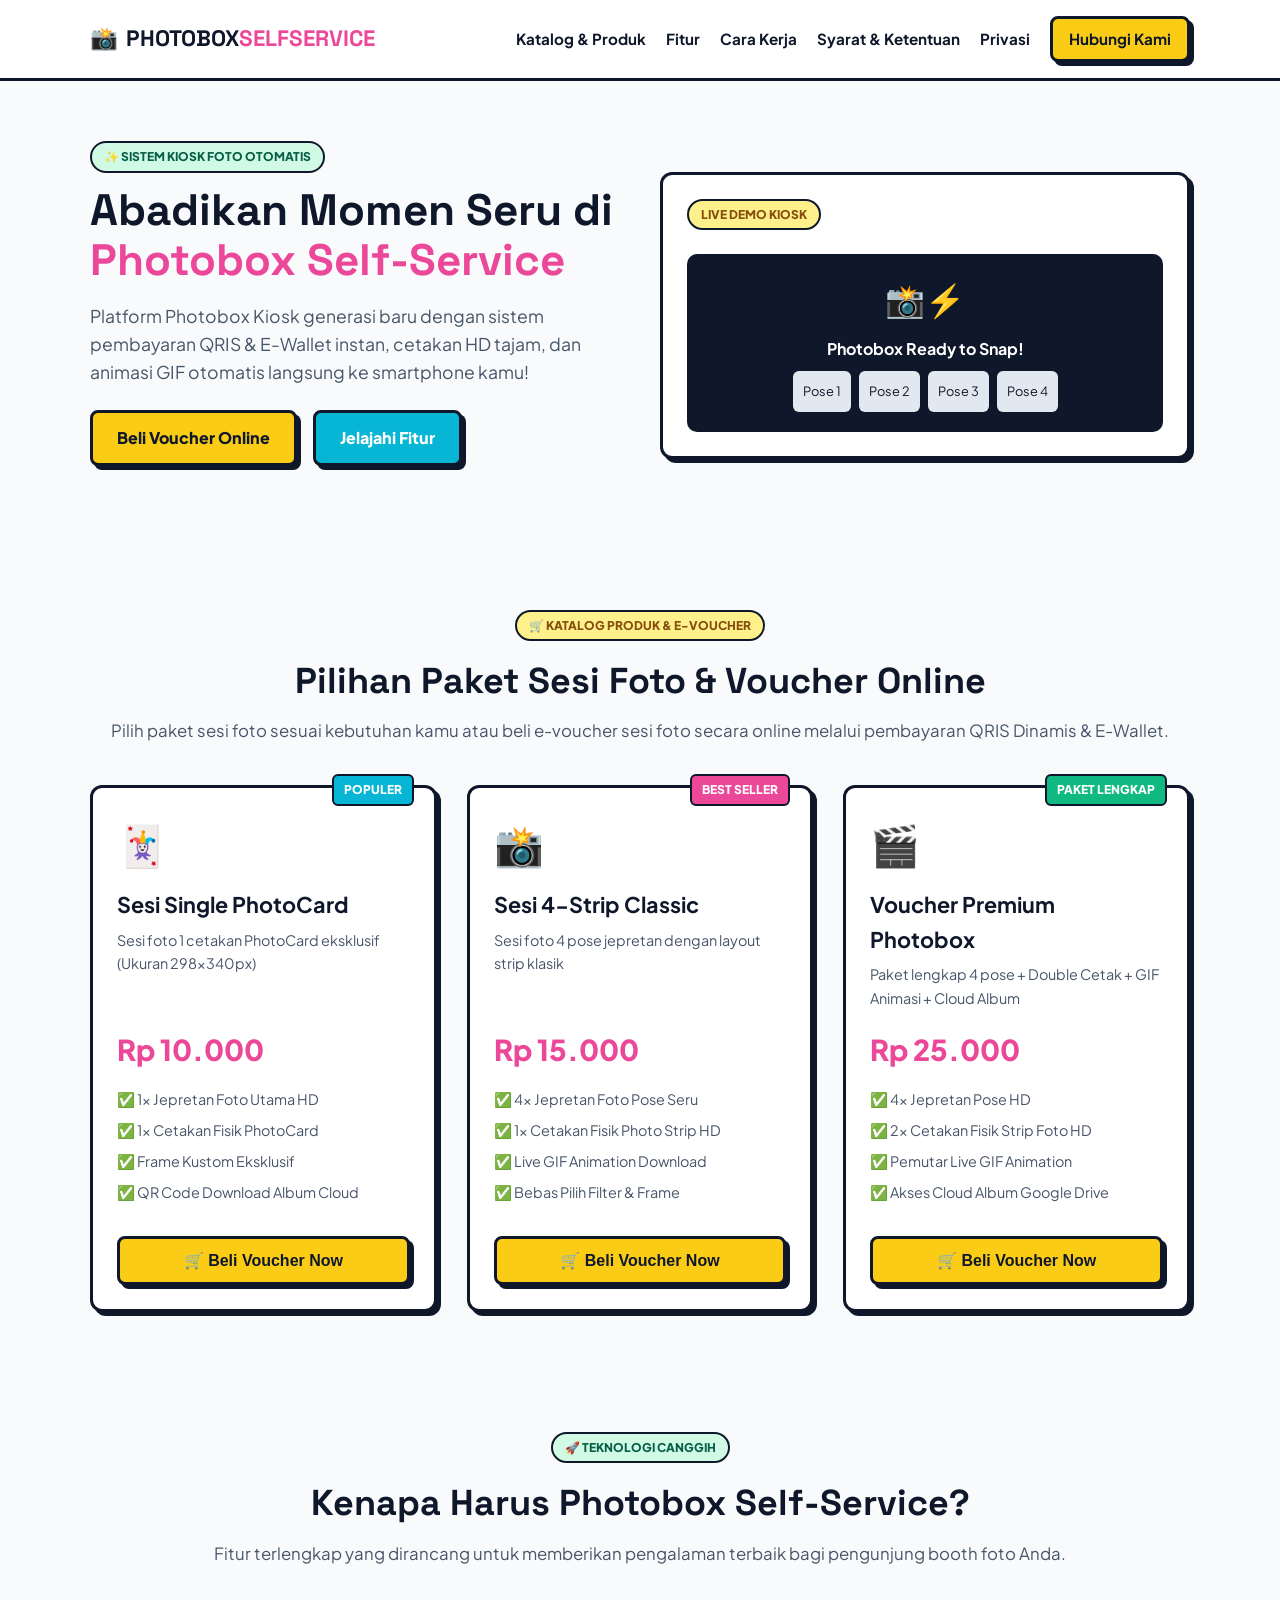
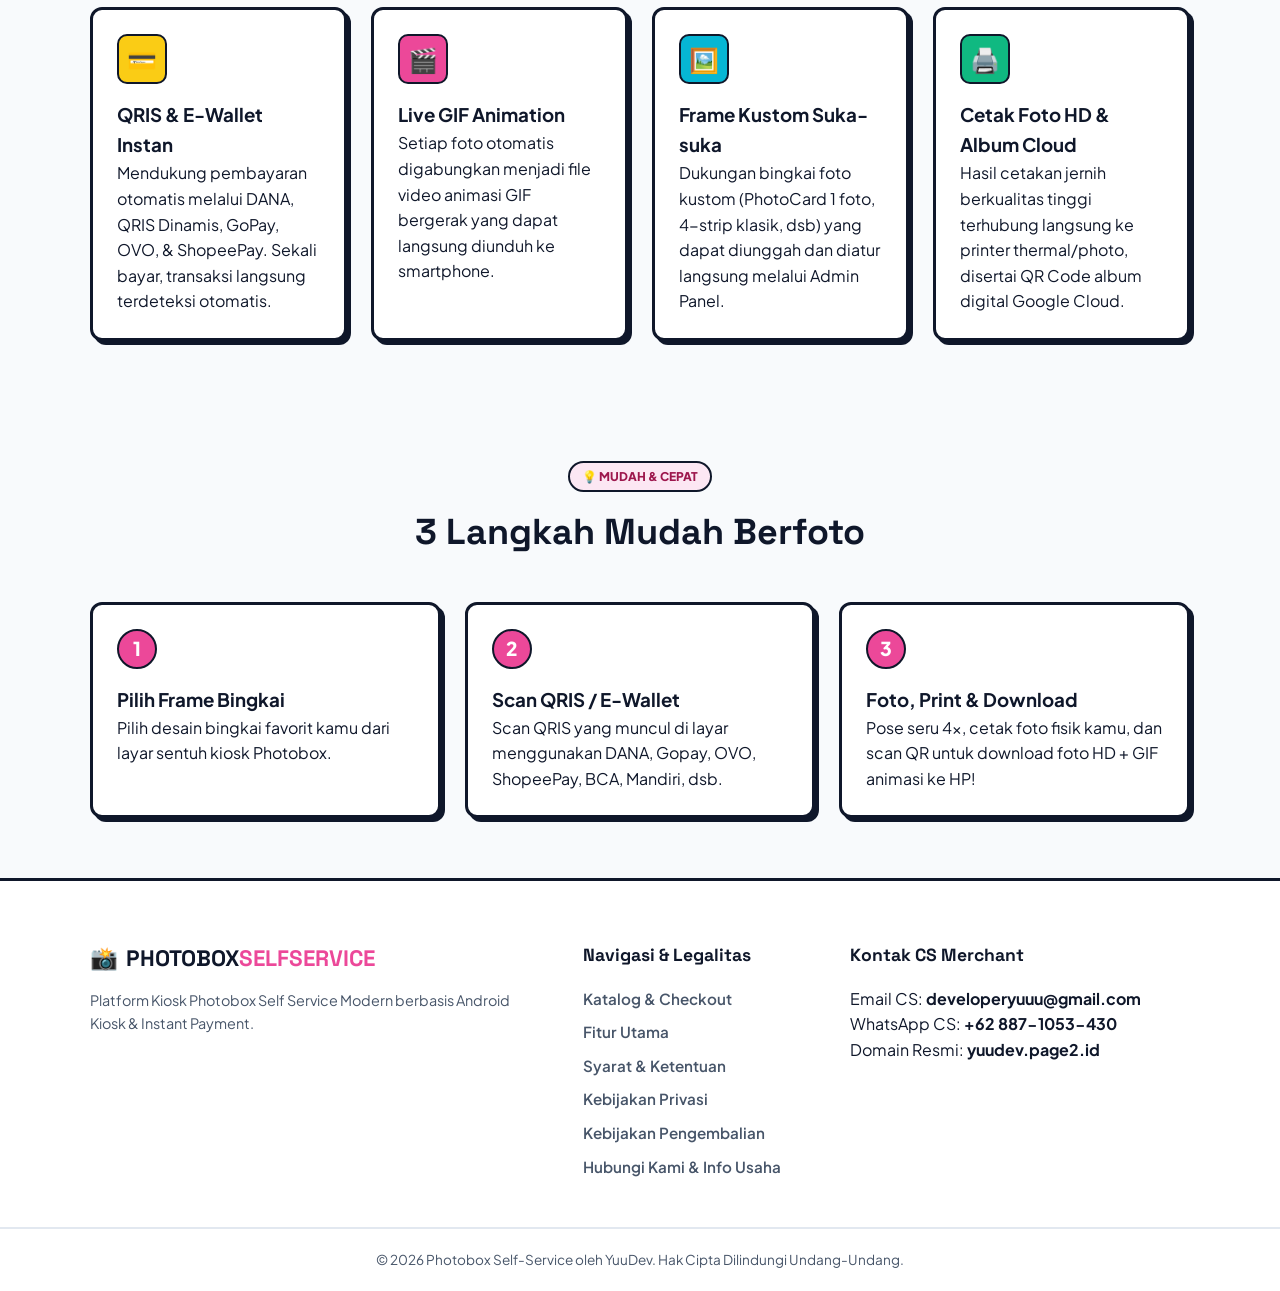
==== commit a63b9665: "Remove technical payment gateway spec card from landing page layout" ====
--- a/index.html
+++ b/index.html
@@ -5,7 +5,7 @@
     <meta name="viewport" content="width=device-width, initial-scale=1.0">
     <title>Photobox Self Service | Kiosk Self-Service Modern & E-Voucher QRIS</title>
     <meta name="description" content="Photobox Self Service resmi oleh YuuDev. Sesi foto otomatis, cetak cetakan HD, Live GIF Animation, dan E-Voucher QRIS Dinamis & DANA.">
-    <meta name="keywords" content="Photobox, Self Service, QRIS Dinamis, DANA, Photo Booth, YuuDev, E-Voucher, DS34193">
+    <meta name="keywords" content="Photobox, Self Service, QRIS Dinamis, DANA, Photo Booth, YuuDev, E-Voucher">
     
     <!-- Google Fonts -->
     <link rel="preconnect" href="https://fonts.googleapis.com">
@@ -27,7 +27,6 @@
                 <a href="#products">Katalog & Produk</a>
                 <a href="#features">Fitur</a>
                 <a href="#how-it-works">Cara Kerja</a>
-                <a href="#payment">Pembayaran</a>
                 <a href="terms.html">Syarat & Ketentuan</a>
                 <a href="privacy.html">Privasi</a>
                 <a href="contact.html" class="btn btn-sm btn-yellow">Hubungi Kami</a>
@@ -45,10 +44,6 @@
                 <div class="hero-cta">
                     <a href="#products" class="btn btn-yellow">Beli Voucher Online</a>
                     <a href="#features" class="btn btn-cyan">Jelajahi Fitur</a>
-                </div>
-                <div class="merchant-badge">
-                    <span class="status-dot"></span>
-                    <span>Verified Merchant Project: <strong>DS34193</strong> (Domain: <code>yuudev.page2.id</code>)</span>
                 </div>
             </div>
             
@@ -202,45 +197,6 @@
         </div>
     </section>
 
-    <!-- Payment Integration Spec Section -->
-    <section id="payment" class="payment-spec">
-        <div class="container">
-            <div class="neo-card spec-card">
-                <div class="spec-grid">
-                    <div class="spec-text">
-                        <div class="badge badge-cyan">🔒 SECURE PAYMENT GATEWAY</div>
-                        <h2>Integrasi Pembayaran Resmi & Terenkripsi</h2>
-                        <p>Sistem Kiosk Photobox Self-Service terhubung langsung ke Gateway Pembayaran Resmi (DANA Enterprise & Payment Gateway) untuk menjamin transaksi aman, transparan, dan terenkripsi MD5 / SHA256.</p>
-                        
-                        <div class="spec-items">
-                            <div class="spec-item">
-                                <strong>Merchant Code:</strong> <code>DS34193</code>
-                            </div>
-                            <div class="spec-item">
-                                <strong>Domain Resmi:</strong> <code>yuudev.page2.id</code>
-                            </div>
-                            <div class="spec-item">
-                                <strong>Callback Webhook Endpoint:</strong> <a href="api/callback.json" style="color:var(--accent-pink); font-weight:bold;">https://yuudev.page2.id/api/callback.json</a>
-                            </div>
-                        </div>
-                    </div>
-                    <div class="spec-logos" style="margin-top:20px;">
-                        <div class="payment-methods-grid">
-                            <span class="method-tag" style="background:#008ce6; color:#fff;">DANA Enterprise</span>
-                            <span class="method-tag">QRIS</span>
-                            <span class="method-tag">Gopay</span>
-                            <span class="method-tag">OVO</span>
-                            <span class="method-tag">ShopeePay</span>
-                            <span class="method-tag">BCA Mobile</span>
-                            <span class="method-tag">Livin Mandiri</span>
-                            <span class="method-tag">BRImo</span>
-                        </div>
-                    </div>
-                </div>
-            </div>
-        </div>
-    </section>
-
     <!-- Interactive Checkout Modal -->
     <div id="checkout-modal" class="modal">
         <div class="modal-content neo-card">
@@ -279,13 +235,12 @@
             </form>
 
             <div id="payment-result" class="payment-result text-center" style="display:none;">
-                <div class="badge badge-green">⚡ INQUIRY QRIS SUCCESS</div>
-                <h3>Scan QRIS Di Bawah Ini:</h3>
+                <div class="badge badge-green">⚡ INQUIRY SUCCESS</div>
+                <h3>Scan QRIS / Pembayaran Di Bawah Ini:</h3>
                 <div class="qr-placeholder">
                     <img src="https://api.qrserver.com/v1/create-qr-code/?size=220x220&data=00020101021226670016COM.DUITKU.WWW0118936009180000034193021500000000000341930303UME51440014ID.CO.QRIS.WWW0215ID10200341930000303UME5204581253033605405100005802ID5921PHOTOBOX+SELF+SERVICE6013JAKARTA+SELATAN61051211062070703A01630489AB" alt="QRIS Demo">
                 </div>
                 <p class="qr-sub">Order ID: <strong id="merchant-order-id">PHOTOBOX-1786790000</strong></p>
-                <div class="merchant-notice">✨ Terhubung ke Gateway Pembayaran Merchant DS34193</div>
                 <button class="btn btn-cyan btn-full btn-close-payment" style="margin-top:15px;">Tutup Halaman Checkout</button>
             </div>
         </div>
@@ -299,8 +254,7 @@
                     <span class="logo-icon">📸</span>
                     <span class="logo-text">PHOTOBOX<span class="highlight">SELFSERVICE</span></span>
                 </a>
-                <p style="margin-top:12px; font-size:0.9rem; color:var(--text-secondary);">Platform Kiosk Photobox Self Service Modern berbasis Android Kiosk & Payment Gateway (DANA & QRIS).</p>
-                <div style="margin-top:12px;" class="badge badge-green">Verified Merchant DS34193</div>
+                <p style="margin-top:12px; font-size:0.9rem; color:var(--text-secondary);">Platform Kiosk Photobox Self Service Modern berbasis Android Kiosk & Instant Payment.</p>
             </div>
             
             <div class="footer-col">
@@ -320,12 +274,11 @@
                 <p>Email CS: <strong>developeryuuu@gmail.com</strong></p>
                 <p>WhatsApp CS: <strong>+62 887-1053-430</strong></p>
                 <p>Domain Resmi: <strong>yuudev.page2.id</strong></p>
-                <p>Callback API: <strong>yuudev.page2.id/api/callback.json</strong></p>
             </div>
         </div>
 
         <div class="footer-bottom text-center">
-            <p>&copy; 2026 Photobox Self-Service oleh YuuDev. Hak Cipta Dilindungi Undang-Undang. Verifikasi Merchant DS34193.</p>
+            <p>&copy; 2026 Photobox Self-Service oleh YuuDev. Hak Cipta Dilindungi Undang-Undang.</p>
         </div>
     </footer>
 
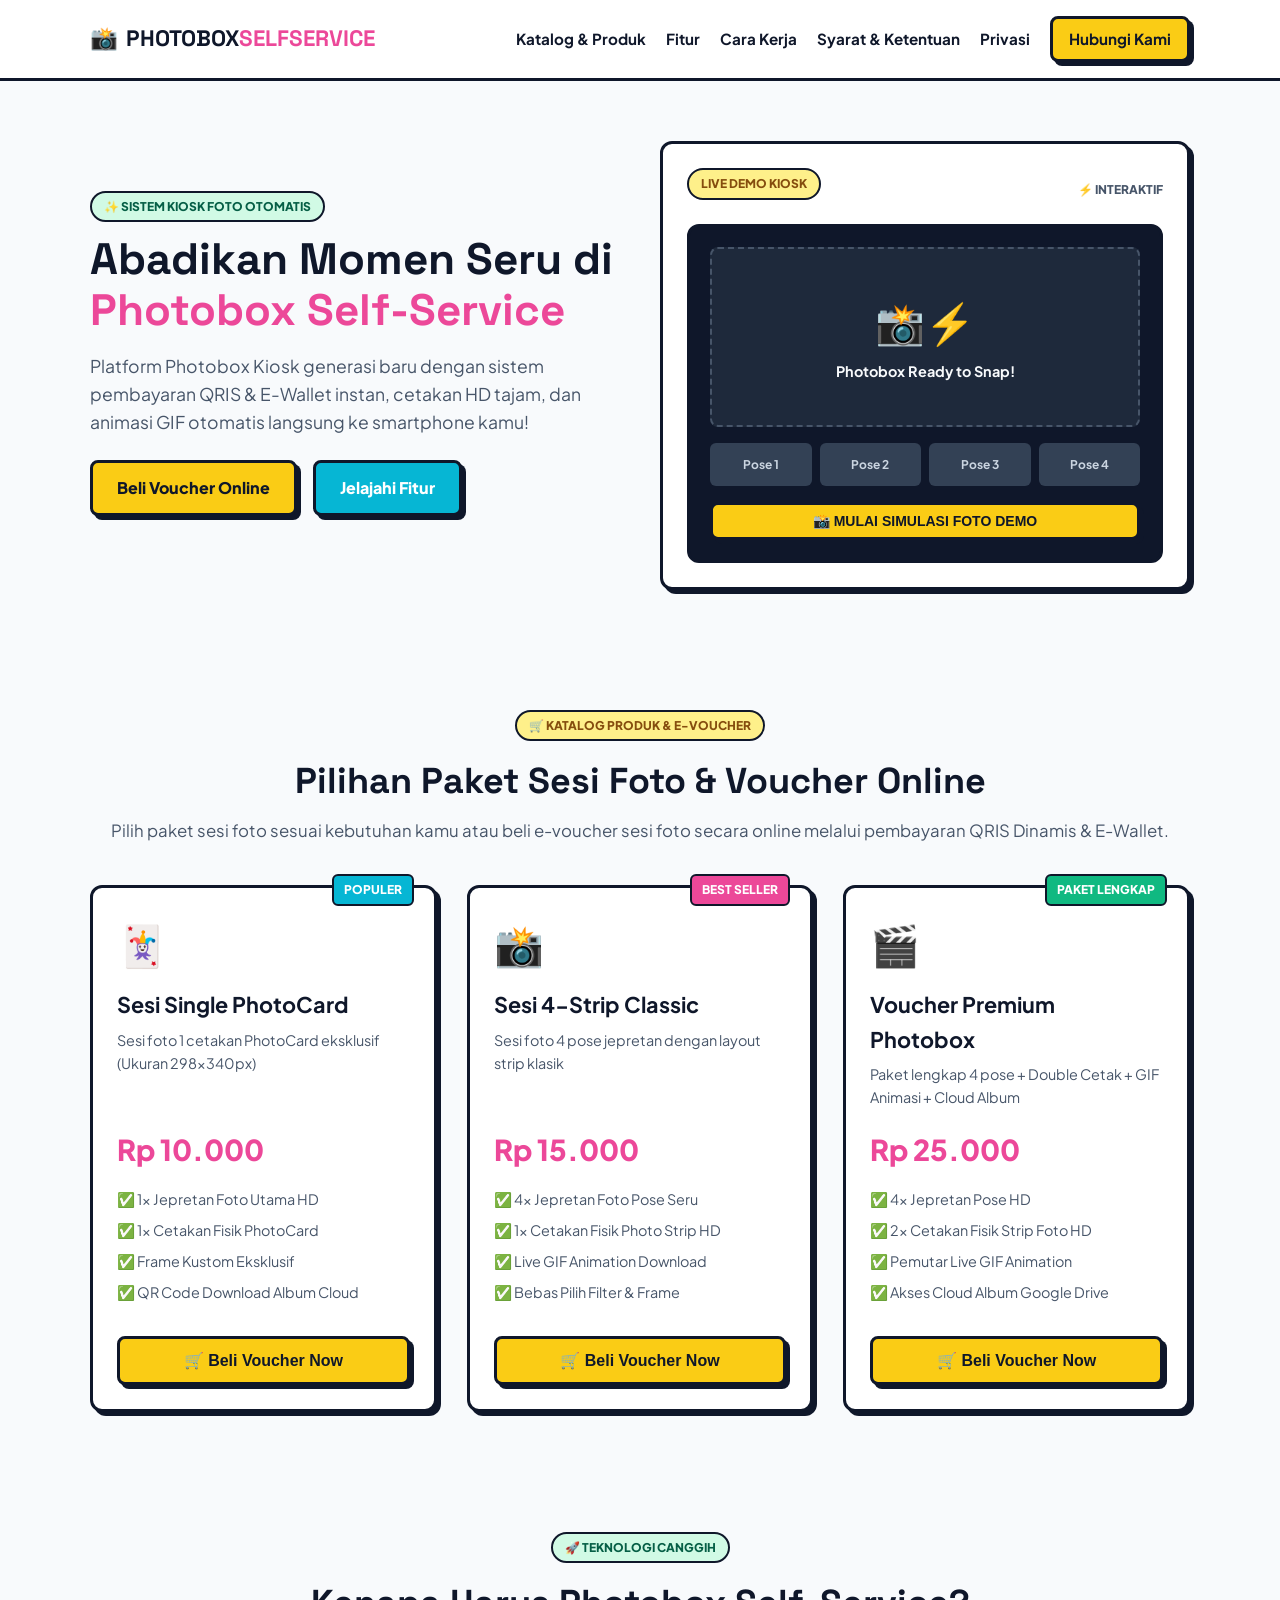
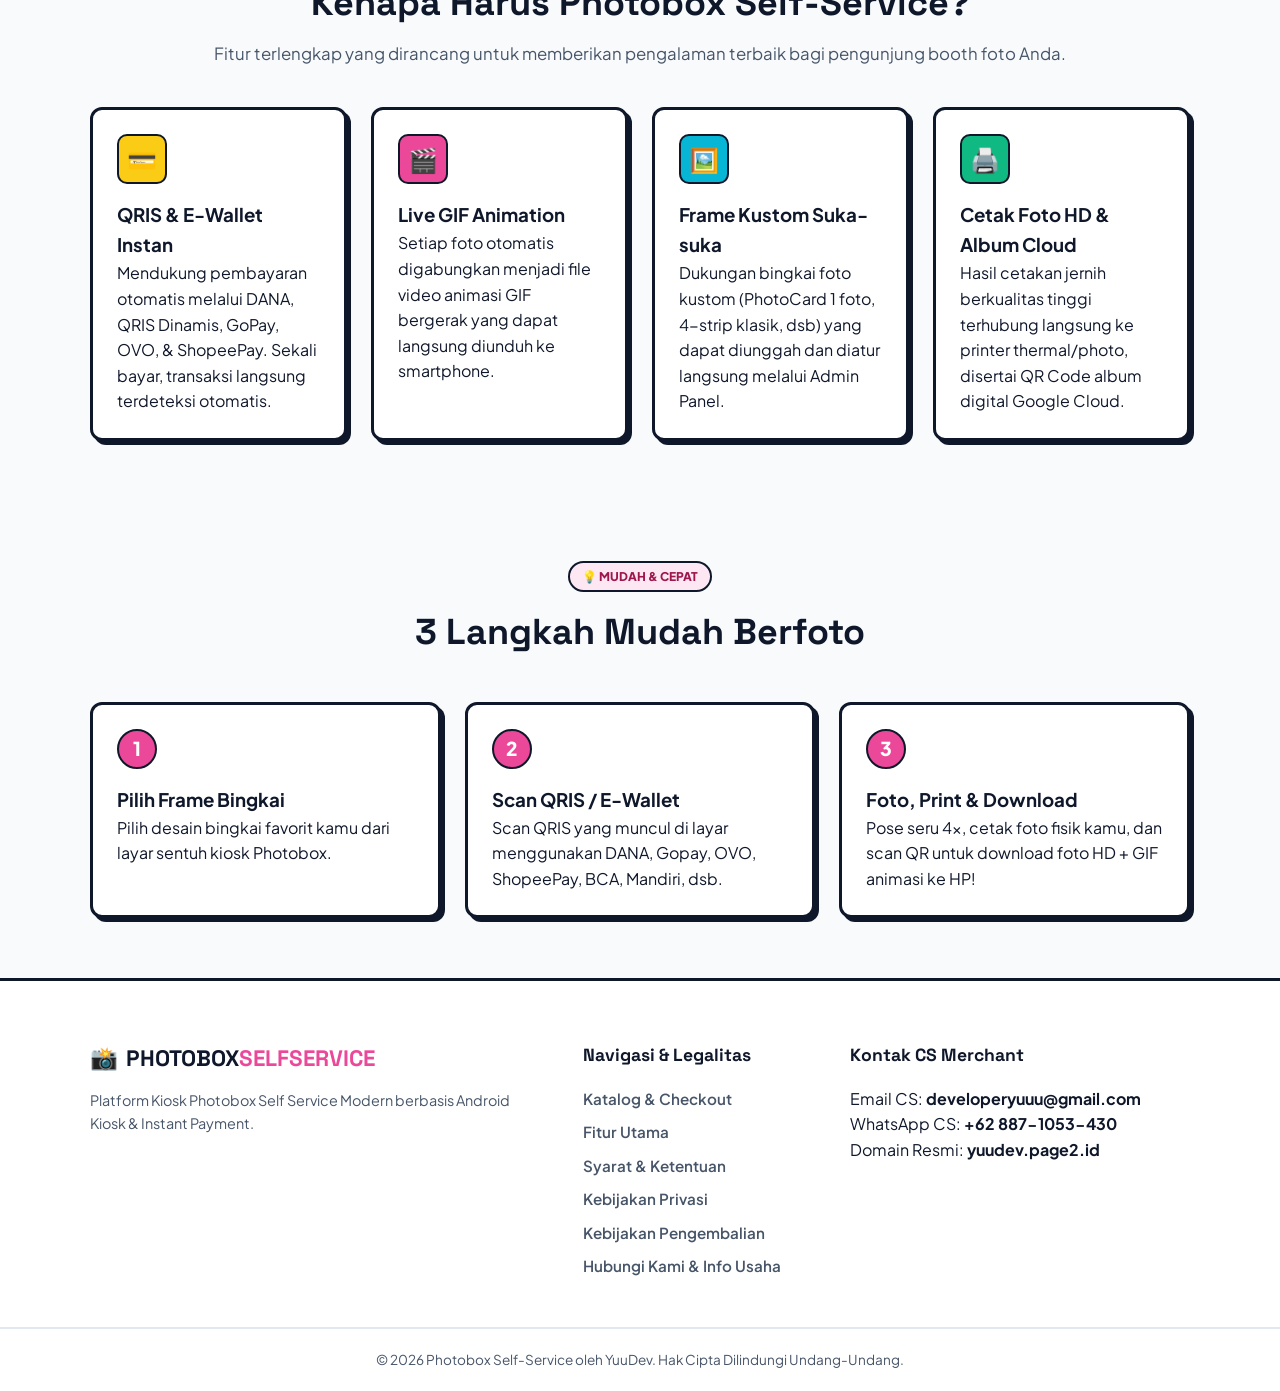
==== commit 1c8cfb85: "Add fully interactive Photobox Kiosk camera demo simulator" ====
--- a/index.html
+++ b/index.html
@@ -49,20 +49,31 @@
             
             <div class="hero-preview">
                 <div class="neo-card hero-card">
-                    <div class="card-header" style="margin-bottom: 12px;">
+                    <div class="card-header" style="margin-bottom: 12px; display:flex; justify-content:space-between; align-items:center;">
                         <span class="badge badge-yellow">LIVE DEMO KIOSK</span>
+                        <span style="font-size:0.75rem; font-weight:800; color:var(--text-secondary);">⚡ INTERAKTIF</span>
                     </div>
-                    <div class="screen-preview">
-                        <div class="preview-box" style="background:#0f172a; padding:20px; border-radius:10px; color:#fff; text-align:center;">
-                            <div style="font-size:2rem; margin-bottom:10px;">📸⚡</div>
-                            <p style="font-weight:700; margin-bottom:10px;">Photobox Ready to Snap!</p>
-                            <div style="display:flex; justify-content:center; gap:8px;">
-                                <div style="background:#e2e8f0; color:#0f172a; padding:10px; border-radius:6px; font-size:0.8rem;">Pose 1</div>
-                                <div style="background:#e2e8f0; color:#0f172a; padding:10px; border-radius:6px; font-size:0.8rem;">Pose 2</div>
-                                <div style="background:#e2e8f0; color:#0f172a; padding:10px; border-radius:6px; font-size:0.8rem;">Pose 3</div>
-                                <div style="background:#e2e8f0; color:#0f172a; padding:10px; border-radius:6px; font-size:0.8rem;">Pose 4</div>
+                    
+                    <div class="kiosk-demo-box">
+                        <div class="camera-viewfinder">
+                            <div id="demo-flash" class="flash-effect"></div>
+                            <div id="demo-countdown" class="countdown-overlay">3</div>
+                            <div id="demo-viewfinder-icon" style="font-size:2.5rem; margin-bottom:6px;">📸⚡</div>
+                            <div id="demo-viewfinder-text" style="font-weight:700; font-size:0.9rem; color:#f8fafc;">
+                                Photobox Ready to Snap!
                             </div>
                         </div>
+
+                        <div class="pose-slots-grid">
+                            <div class="pose-slot">Pose 1</div>
+                            <div class="pose-slot">Pose 2</div>
+                            <div class="pose-slot">Pose 3</div>
+                            <div class="pose-slot">Pose 4</div>
+                        </div>
+
+                        <button id="start-kiosk-demo-btn" class="btn btn-yellow btn-full btn-sm">
+                            📸 MULAI SIMULASI FOTO DEMO
+                        </button>
                     </div>
                 </div>
             </div>
--- a/styles.css
+++ b/styles.css
@@ -167,22 +167,71 @@
     gap: 16px;
     margin-bottom: 24px;
 }
-.merchant-badge {
-    display: flex;
-    align-items: center;
+
+/* Interactive Kiosk Demo Widget */
+.kiosk-demo-box {
+    background: #0f172a;
+    border: 3px solid var(--border-color);
+    border-radius: 12px;
+    padding: 20px;
+    color: #fff;
+    text-align: center;
+    position: relative;
+    overflow: hidden;
+}
+.camera-viewfinder {
+    height: 180px;
+    background: #1e293b;
+    border: 2px dashed #475569;
+    border-radius: 8px;
+    display: flex;
+    flex-direction: column;
+    align-items: center;
+    justify-content: center;
+    position: relative;
+    margin-bottom: 16px;
+    overflow: hidden;
+}
+.flash-effect {
+    position: absolute;
+    top: 0; left: 0; width: 100%; height: 100%;
+    background: white;
+    opacity: 0;
+    pointer-events: none;
+    transition: opacity 0.1s ease;
+}
+.countdown-overlay {
+    font-size: 3rem;
+    font-weight: 900;
+    color: var(--accent-yellow);
+    text-shadow: 2px 2px 0px #000;
+    display: none;
+}
+.pose-slots-grid {
+    display: grid;
+    grid-template-columns: repeat(4, 1fr);
     gap: 8px;
-    background: #e2e8f0;
-    padding: 8px 14px;
-    border-radius: 8px;
-    border: 2px solid var(--border-color);
-    font-size: 0.85rem;
-}
-.status-dot {
-    width: 10px;
-    height: 10px;
-    background-color: var(--accent-green);
-    border-radius: 50%;
-    display: inline-block;
+    margin-bottom: 16px;
+}
+.pose-slot {
+    background: #334155;
+    color: #cbd5e1;
+    padding: 10px 4px;
+    border-radius: 6px;
+    font-size: 0.75rem;
+    font-weight: 700;
+    border: 2px solid transparent;
+    transition: all 0.2s;
+}
+.pose-slot.active {
+    border-color: var(--accent-yellow);
+    background: #1e293b;
+    color: var(--accent-yellow);
+}
+.pose-slot.captured {
+    background: #059669;
+    color: #fff;
+    border-color: #10b981;
 }
 
 /* Sections */
@@ -266,31 +315,6 @@
     font-weight: 800;
     font-size: 1.2rem;
     margin-bottom: 16px;
-}
-
-/* Payment Spec Card */
-.spec-card {
-    background: #f1f5f9;
-}
-.spec-items {
-    margin-top: 16px;
-    display: flex;
-    flex-direction: column;
-    gap: 8px;
-}
-.payment-methods-grid {
-    display: flex;
-    flex-wrap: wrap;
-    gap: 8px;
-    margin-top: 20px;
-}
-.method-tag {
-    background: #fff;
-    border: 2px solid var(--border-color);
-    padding: 6px 12px;
-    border-radius: 6px;
-    font-weight: 700;
-    font-size: 0.85rem;
 }
 
 /* Modal */
@@ -310,7 +334,7 @@
     margin: 60px auto;
     position: relative;
 }
-.close-modal, .close-legal-modal {
+.close-modal {
     position: absolute;
     right: 20px;
     top: 16px;
@@ -394,29 +418,6 @@
     color: var(--text-secondary);
 }
 
-/* Document Pages (Legal / Contact) */
-.page-header {
-    background: #fff;
-    border-bottom: 3px solid var(--border-color);
-    padding: 40px 0;
-    margin-bottom: 40px;
-}
-.legal-card {
-    margin-bottom: 40px;
-}
-.legal-content h2 {
-    font-size: 1.35rem;
-    margin: 24px 0 12px 0;
-    color: var(--text-primary);
-}
-.legal-content p, .legal-content ul {
-    color: var(--text-secondary);
-    margin-bottom: 16px;
-}
-.legal-content ul {
-    padding-left: 20px;
-}
-
 @media (max-width: 768px) {
     .hero-grid { grid-template-columns: 1fr; }
     .footer-grid { grid-template-columns: 1fr; }
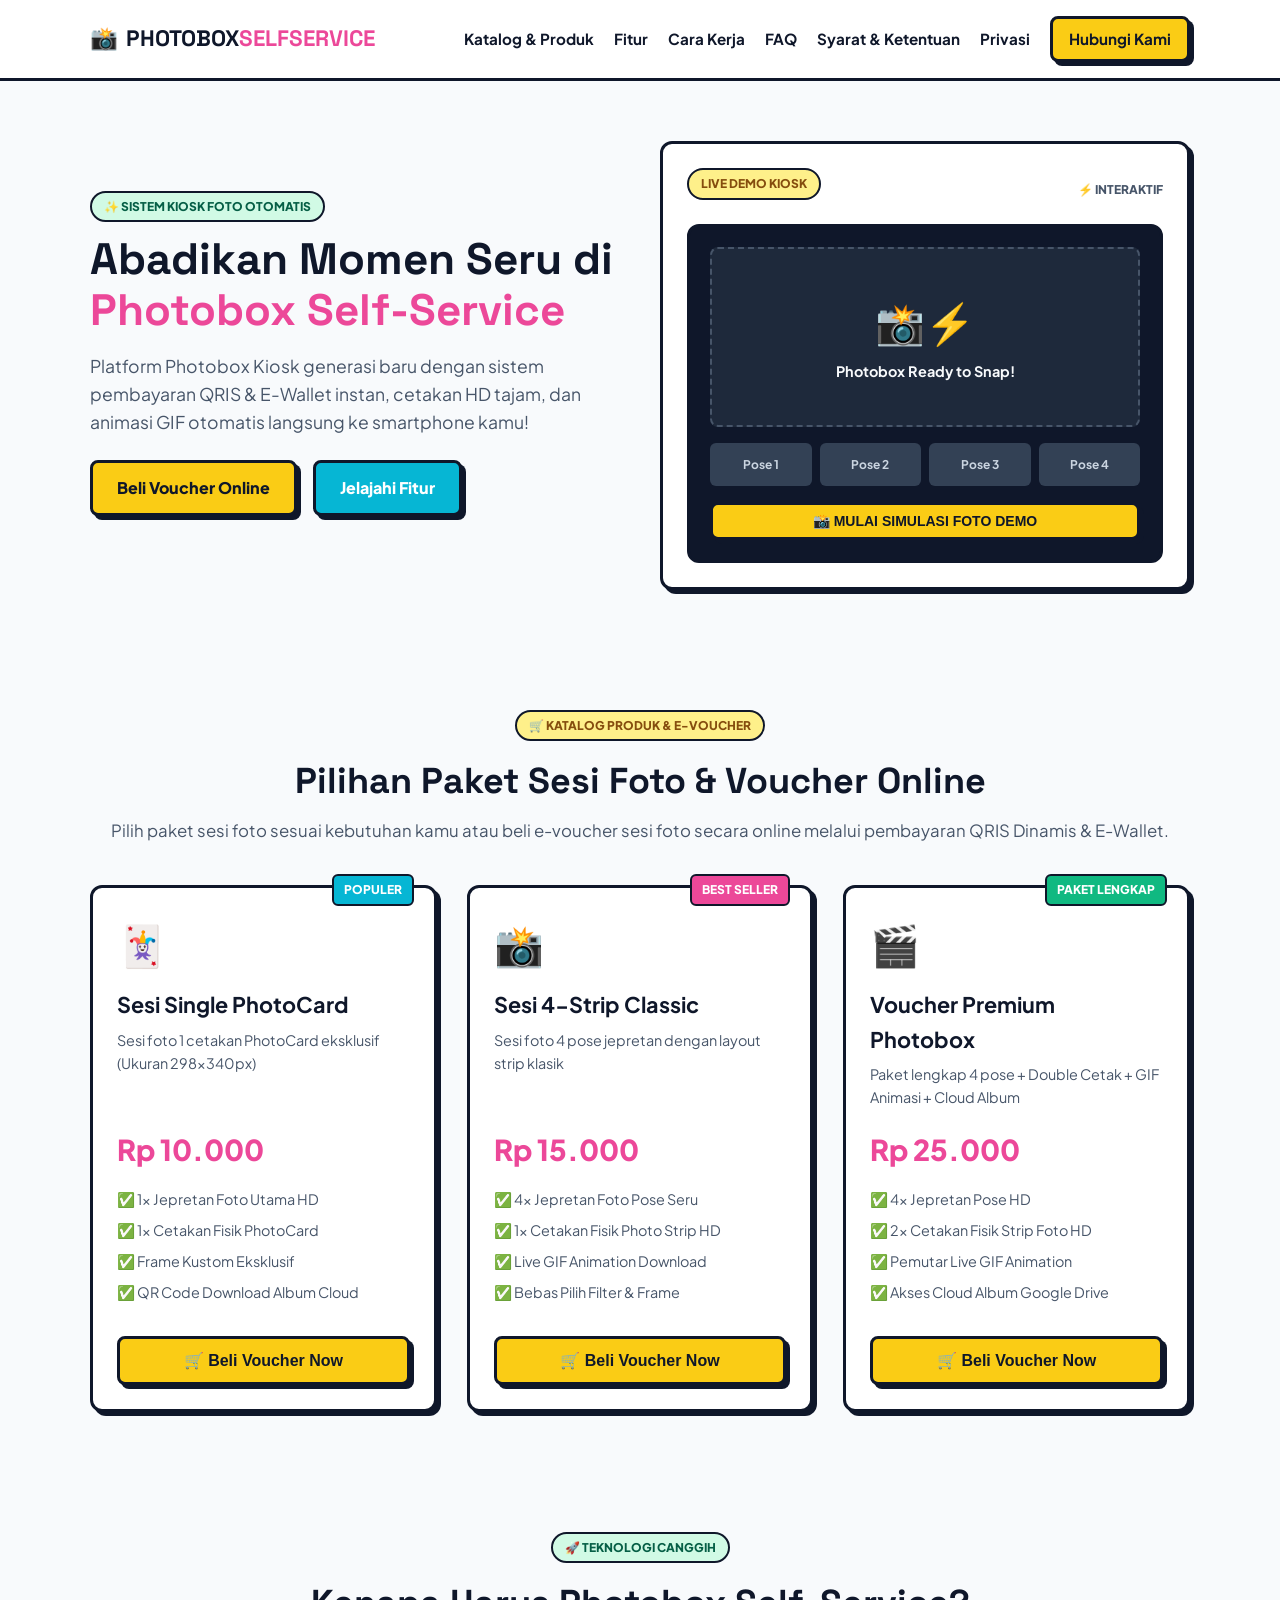
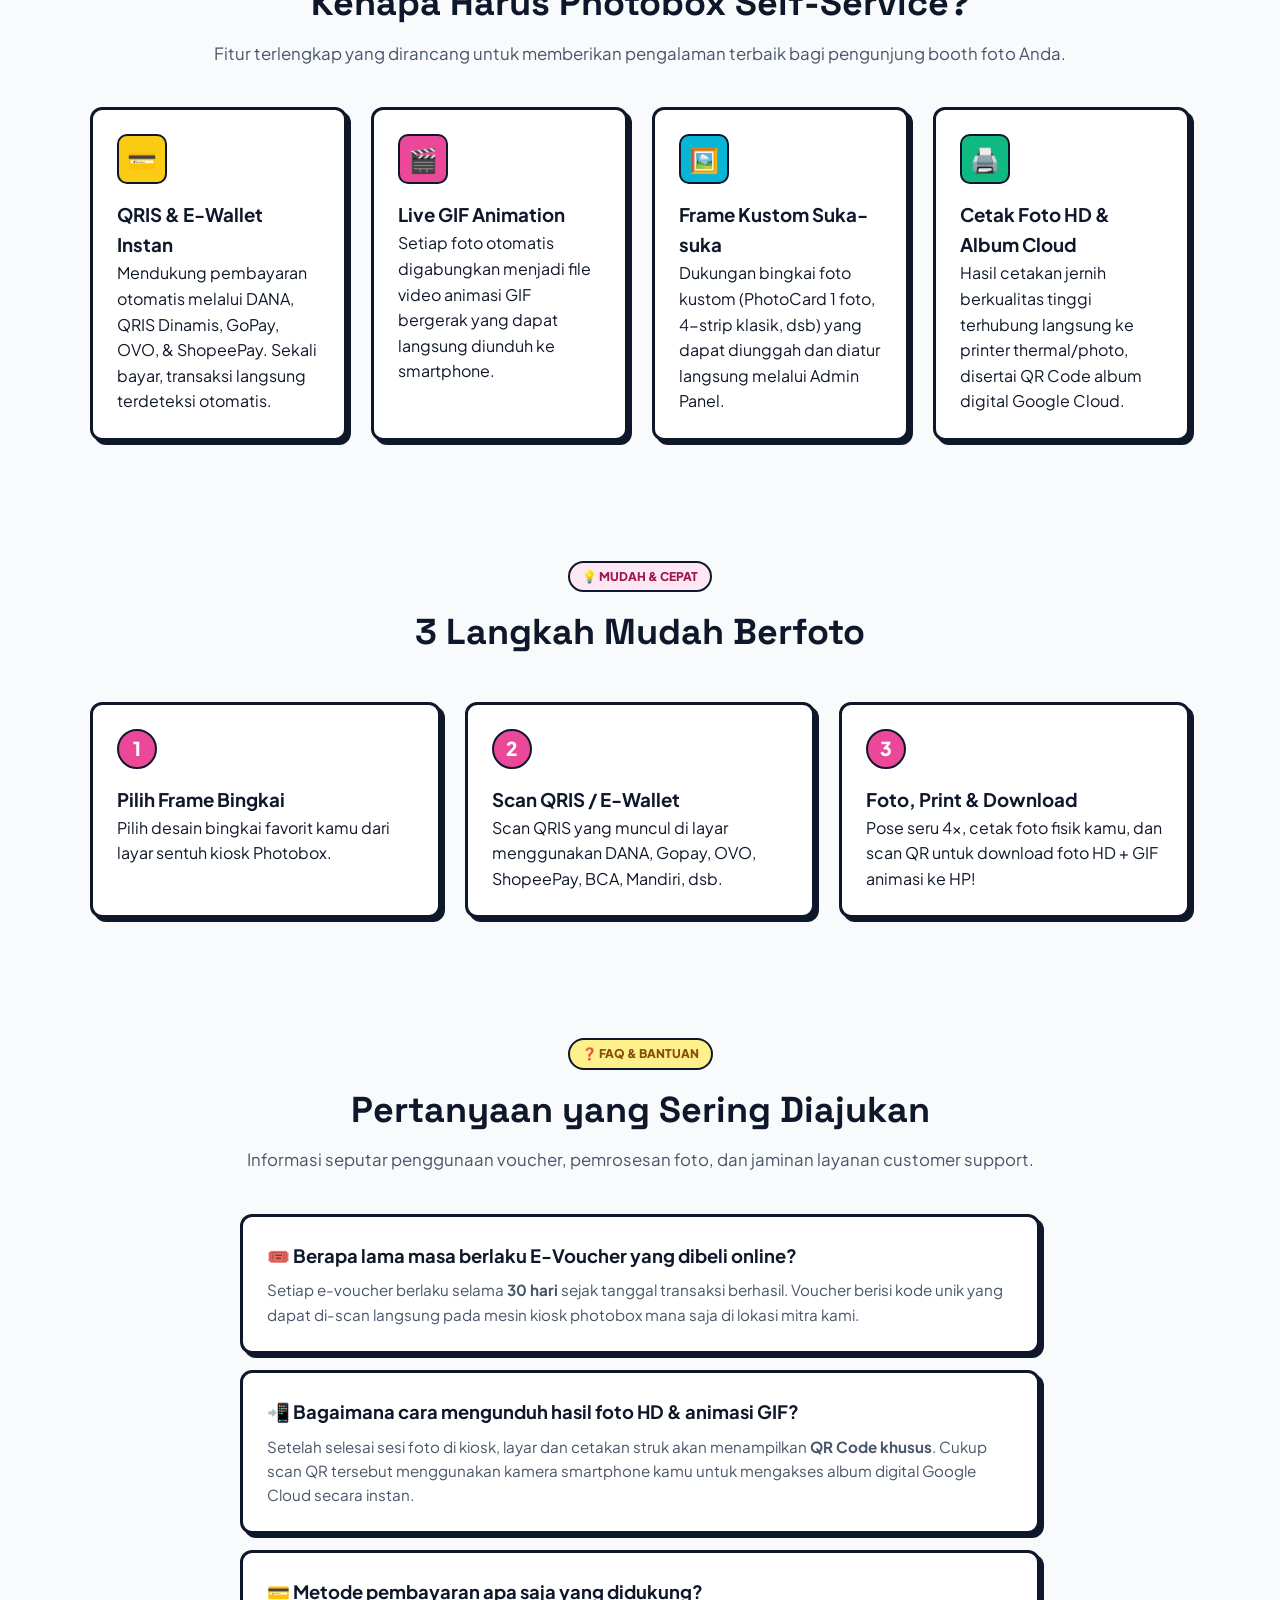
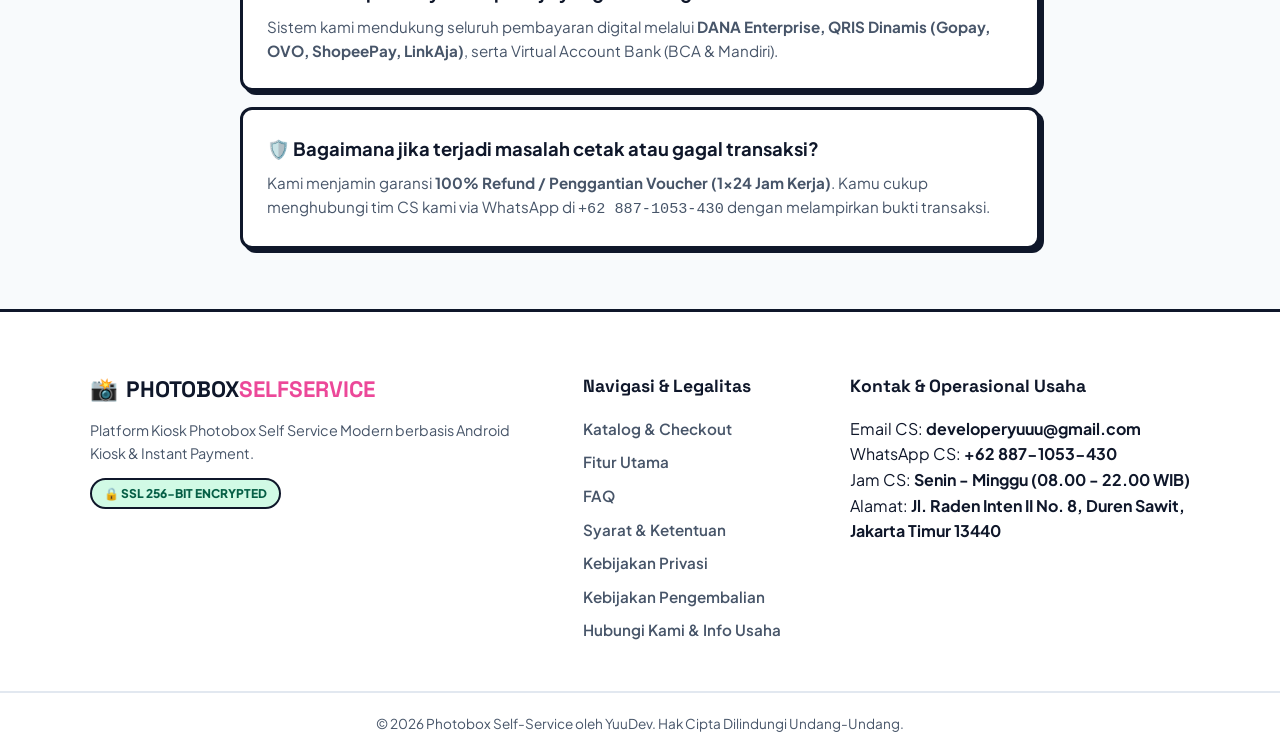
==== commit 3986c329: "Add FAQ section, operational office address, and CS working hours to maximize verification approval " ====
--- a/index.html
+++ b/index.html
@@ -27,6 +27,7 @@
                 <a href="#products">Katalog & Produk</a>
                 <a href="#features">Fitur</a>
                 <a href="#how-it-works">Cara Kerja</a>
+                <a href="#faq">FAQ</a>
                 <a href="terms.html">Syarat & Ketentuan</a>
                 <a href="privacy.html">Privasi</a>
                 <a href="contact.html" class="btn btn-sm btn-yellow">Hubungi Kami</a>
@@ -208,6 +209,39 @@
         </div>
     </section>
 
+    <!-- FAQ Section -->
+    <section id="faq" class="faq">
+        <div class="container">
+            <div class="section-header text-center">
+                <div class="badge badge-yellow">❓ FAQ & BANTUAN</div>
+                <h2>Pertanyaan yang Sering Diajukan</h2>
+                <p>Informasi seputar penggunaan voucher, pemrosesan foto, dan jaminan layanan customer support.</p>
+            </div>
+
+            <div class="faq-grid">
+                <div class="neo-card faq-item">
+                    <h3>🎟️ Berapa lama masa berlaku E-Voucher yang dibeli online?</h3>
+                    <p>Setiap e-voucher berlaku selama <strong>30 hari</strong> sejak tanggal transaksi berhasil. Voucher berisi kode unik yang dapat di-scan langsung pada mesin kiosk photobox mana saja di lokasi mitra kami.</p>
+                </div>
+
+                <div class="neo-card faq-item">
+                    <h3>📲 Bagaimana cara mengunduh hasil foto HD & animasi GIF?</h3>
+                    <p>Setelah selesai sesi foto di kiosk, layar dan cetakan struk akan menampilkan <strong>QR Code khusus</strong>. Cukup scan QR tersebut menggunakan kamera smartphone kamu untuk mengakses album digital Google Cloud secara instan.</p>
+                </div>
+
+                <div class="neo-card faq-item">
+                    <h3>💳 Metode pembayaran apa saja yang didukung?</h3>
+                    <p>Sistem kami mendukung seluruh pembayaran digital melalui <strong>DANA Enterprise, QRIS Dinamis (Gopay, OVO, ShopeePay, LinkAja)</strong>, serta Virtual Account Bank (BCA & Mandiri).</p>
+                </div>
+
+                <div class="neo-card faq-item">
+                    <h3>🛡️ Bagaimana jika terjadi masalah cetak atau gagal transaksi?</h3>
+                    <p>Kami menjamin garansi <strong>100% Refund / Penggantian Voucher (1x24 Jam Kerja)</strong>. Kamu cukup menghubungi tim CS kami via WhatsApp di <code>+62 887-1053-430</code> dengan melampirkan bukti transaksi.</p>
+                </div>
+            </div>
+        </div>
+    </section>
+
     <!-- Interactive Checkout Modal -->
     <div id="checkout-modal" class="modal">
         <div class="modal-content neo-card">
@@ -266,6 +300,7 @@
                     <span class="logo-text">PHOTOBOX<span class="highlight">SELFSERVICE</span></span>
                 </a>
                 <p style="margin-top:12px; font-size:0.9rem; color:var(--text-secondary);">Platform Kiosk Photobox Self Service Modern berbasis Android Kiosk & Instant Payment.</p>
+                <div style="margin-top:12px;" class="badge badge-green">🔒 SSL 256-bit Encrypted</div>
             </div>
             
             <div class="footer-col">
@@ -273,6 +308,7 @@
                 <ul>
                     <li><a href="#products">Katalog & Checkout</a></li>
                     <li><a href="#features">Fitur Utama</a></li>
+                    <li><a href="#faq">FAQ</a></li>
                     <li><a href="terms.html">Syarat & Ketentuan</a></li>
                     <li><a href="privacy.html">Kebijakan Privasi</a></li>
                     <li><a href="refund.html">Kebijakan Pengembalian</a></li>
@@ -281,10 +317,11 @@
             </div>
 
             <div class="footer-col">
-                <h4>Kontak CS Merchant</h4>
+                <h4>Kontak & Operasional Usaha</h4>
                 <p>Email CS: <strong>developeryuuu@gmail.com</strong></p>
                 <p>WhatsApp CS: <strong>+62 887-1053-430</strong></p>
-                <p>Domain Resmi: <strong>yuudev.page2.id</strong></p>
+                <p>Jam CS: <strong>Senin - Minggu (08.00 - 22.00 WIB)</strong></p>
+                <p>Alamat: <strong>Jl. Raden Inten II No. 8, Duren Sawit, Jakarta Timur 13440</strong></p>
             </div>
         </div>
 
--- a/styles.css
+++ b/styles.css
@@ -317,6 +317,26 @@
     margin-bottom: 16px;
 }
 
+/* FAQ Section */
+.faq-grid {
+    display: flex;
+    flex-direction: column;
+    gap: 16px;
+    max-width: 800px;
+    margin: 0 auto;
+}
+.faq-item h3 {
+    font-size: 1.15rem;
+    margin-bottom: 8px;
+    display: flex;
+    align-items: center;
+    gap: 8px;
+}
+.faq-item p {
+    color: var(--text-secondary);
+    font-size: 0.95rem;
+}
+
 /* Modal */
 .modal {
     display: none;
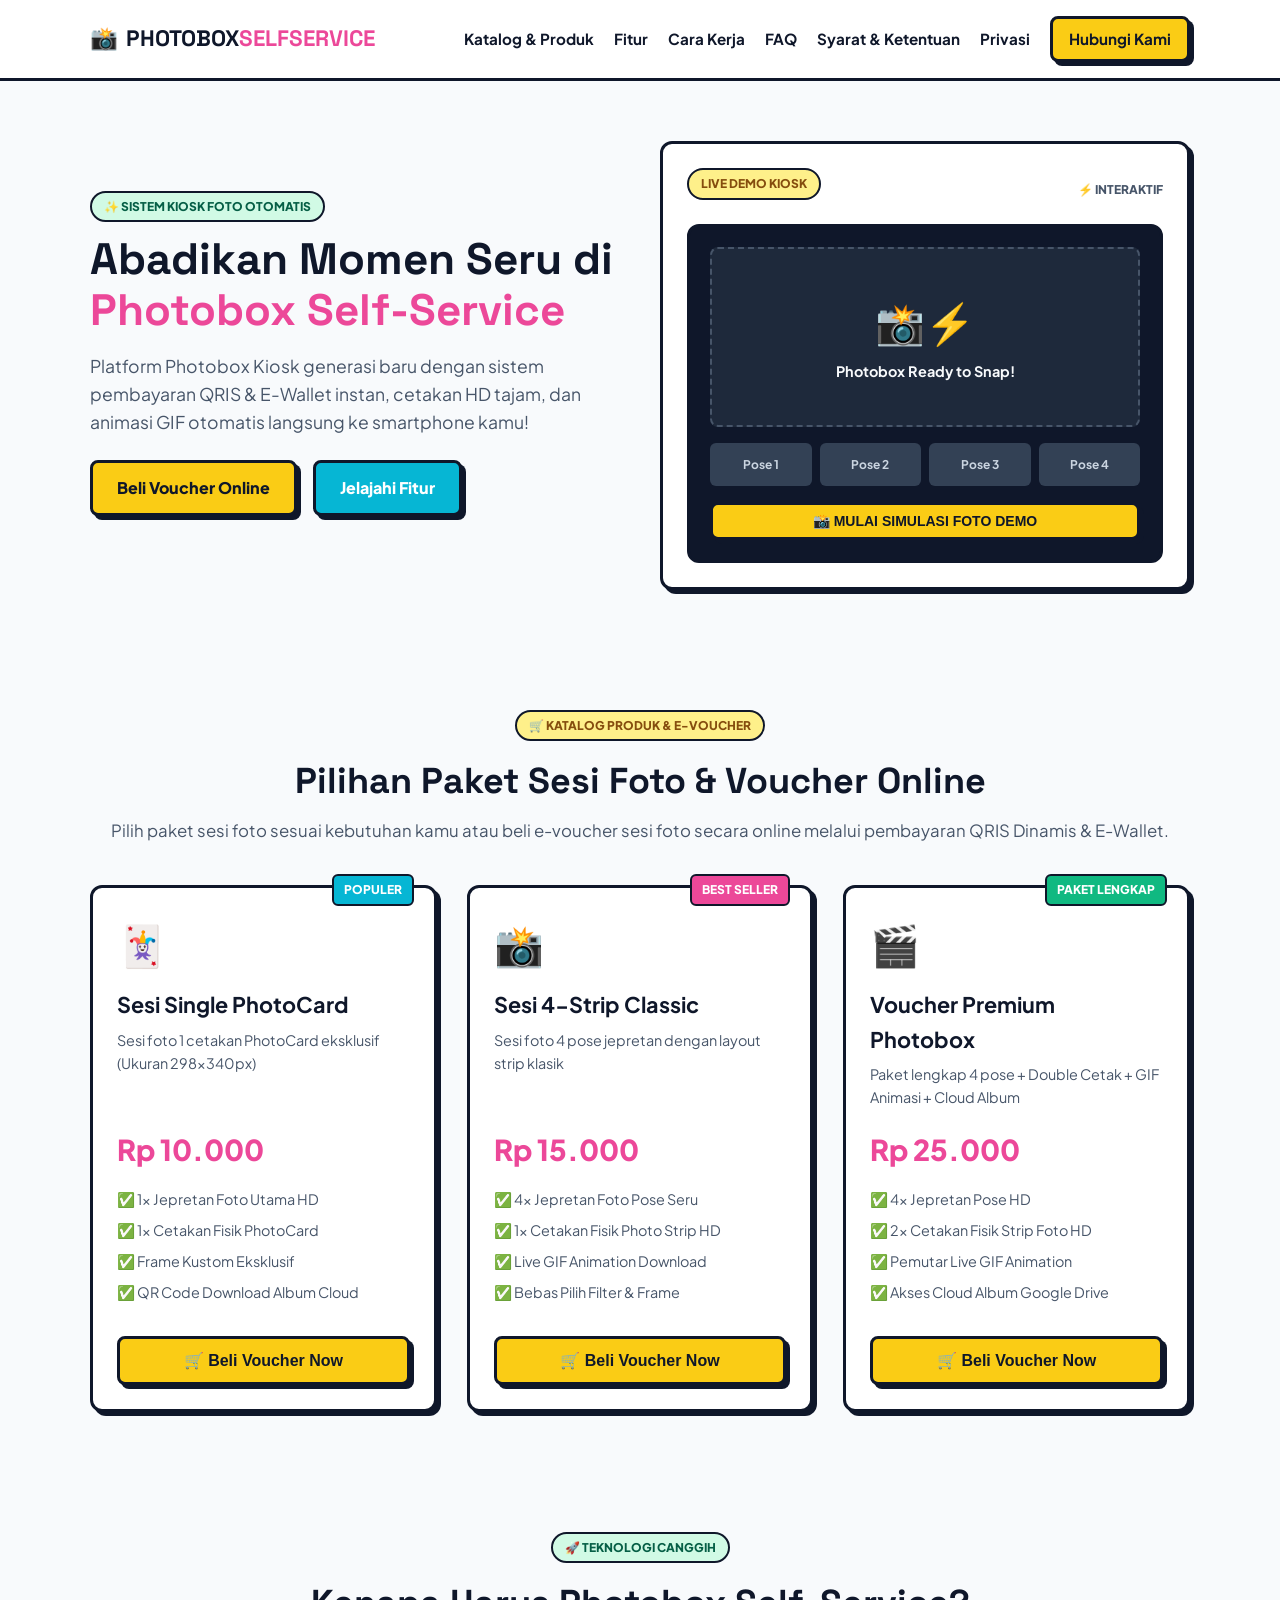
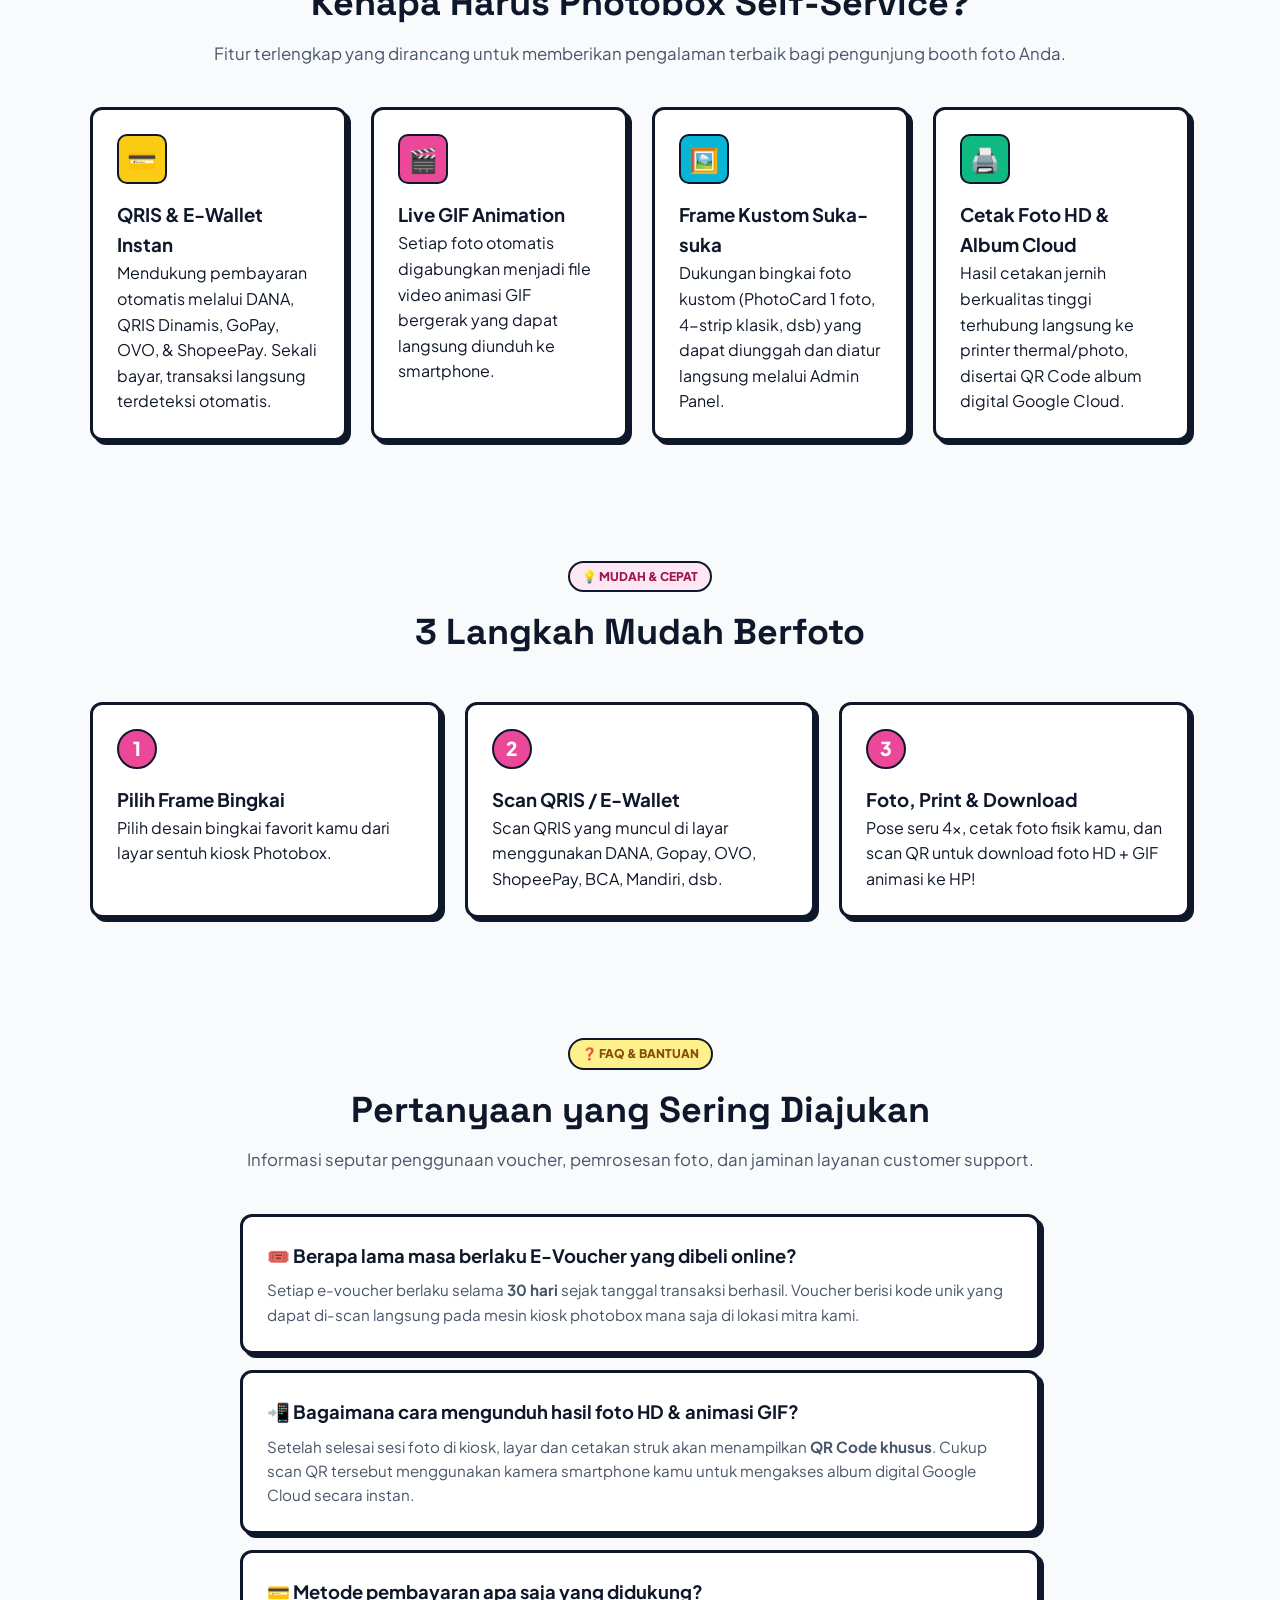
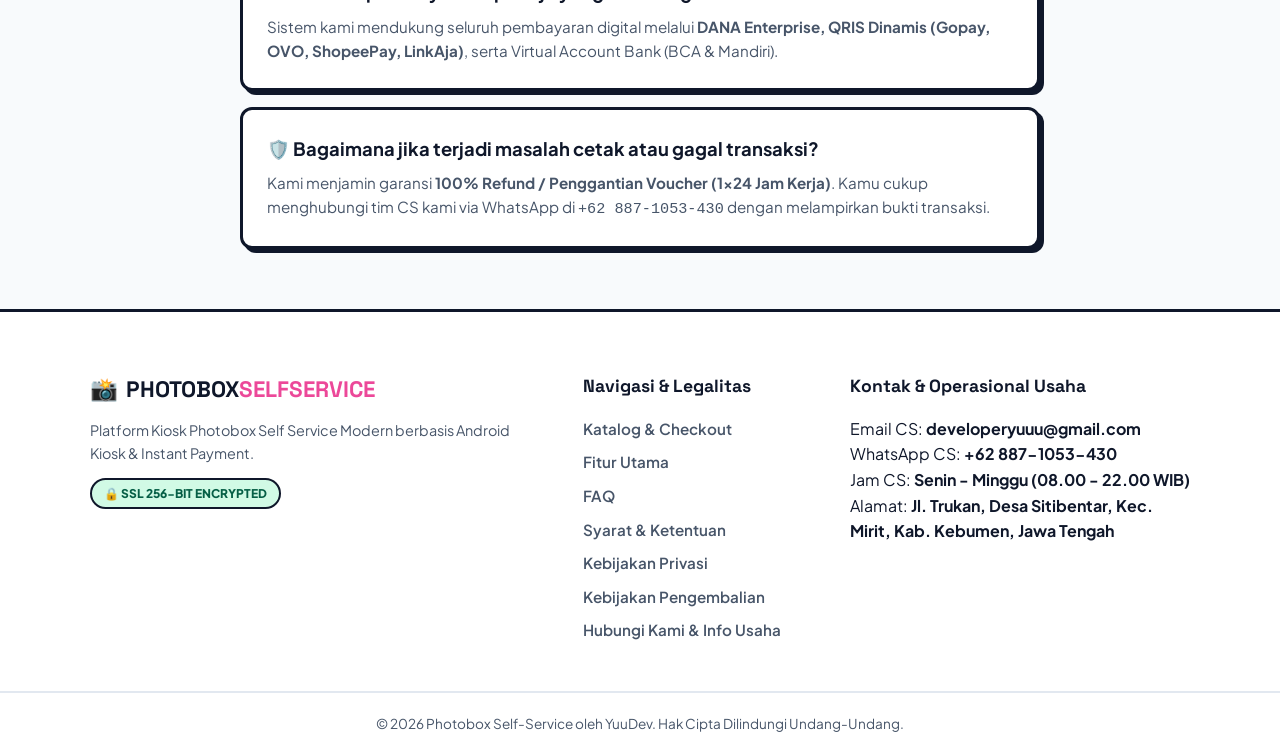
==== commit 1e2c3573: "Update official business address to Jl. Trukan, Desa Sitibentar, Kec. Mirit, Kab. Kebumen, Jawa Teng" ====
--- a/index.html
+++ b/index.html
@@ -6,6 +6,7 @@
     <title>Photobox Self Service | Kiosk Self-Service Modern & E-Voucher QRIS</title>
     <meta name="description" content="Photobox Self Service resmi oleh YuuDev. Sesi foto otomatis, cetak cetakan HD, Live GIF Animation, dan E-Voucher QRIS Dinamis & DANA.">
     <meta name="keywords" content="Photobox, Self Service, QRIS Dinamis, DANA, Photo Booth, YuuDev, E-Voucher">
+    <link rel="icon" type="image/svg+xml" href="favicon.svg">
     
     <!-- Google Fonts -->
     <link rel="preconnect" href="https://fonts.googleapis.com">
@@ -321,7 +322,7 @@
                 <p>Email CS: <strong>developeryuuu@gmail.com</strong></p>
                 <p>WhatsApp CS: <strong>+62 887-1053-430</strong></p>
                 <p>Jam CS: <strong>Senin - Minggu (08.00 - 22.00 WIB)</strong></p>
-                <p>Alamat: <strong>Jl. Raden Inten II No. 8, Duren Sawit, Jakarta Timur 13440</strong></p>
+                <p>Alamat: <strong>Jl. Trukan, Desa Sitibentar, Kec. Mirit, Kab. Kebumen, Jawa Tengah</strong></p>
             </div>
         </div>
 
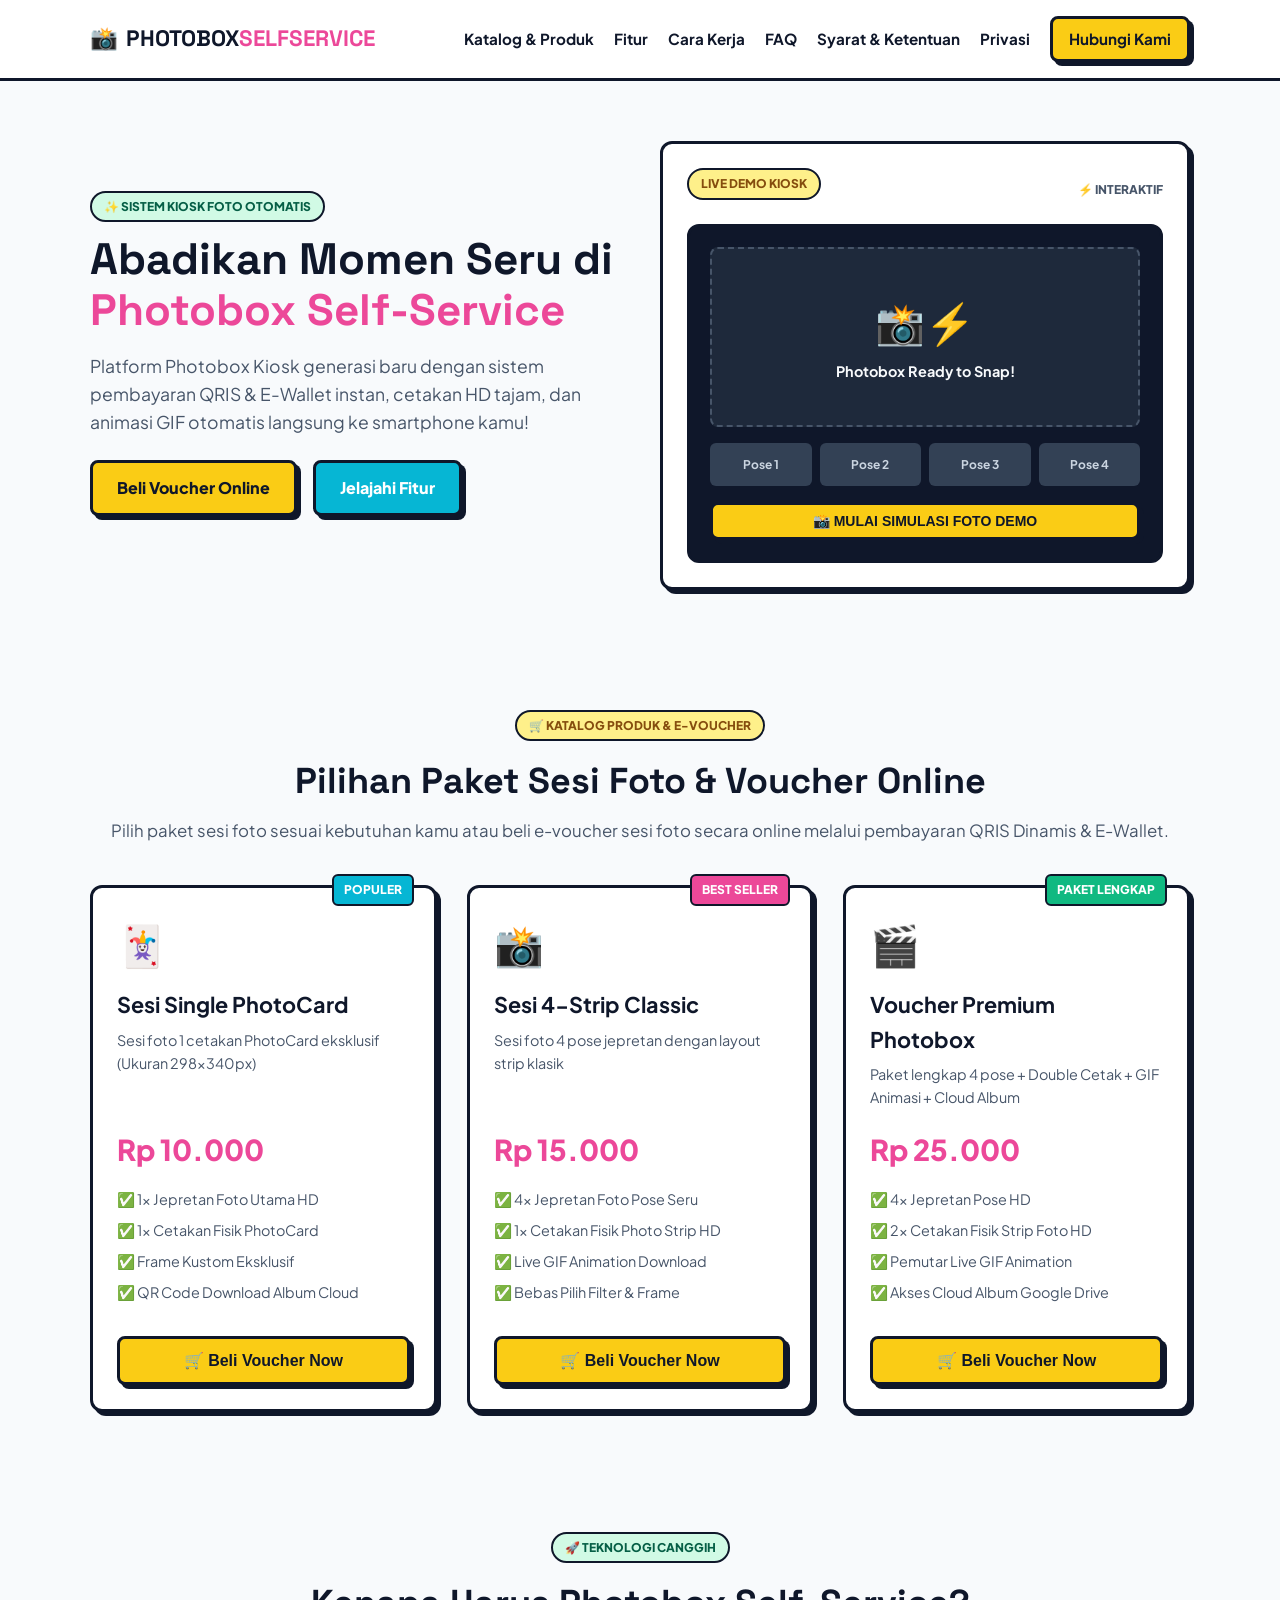
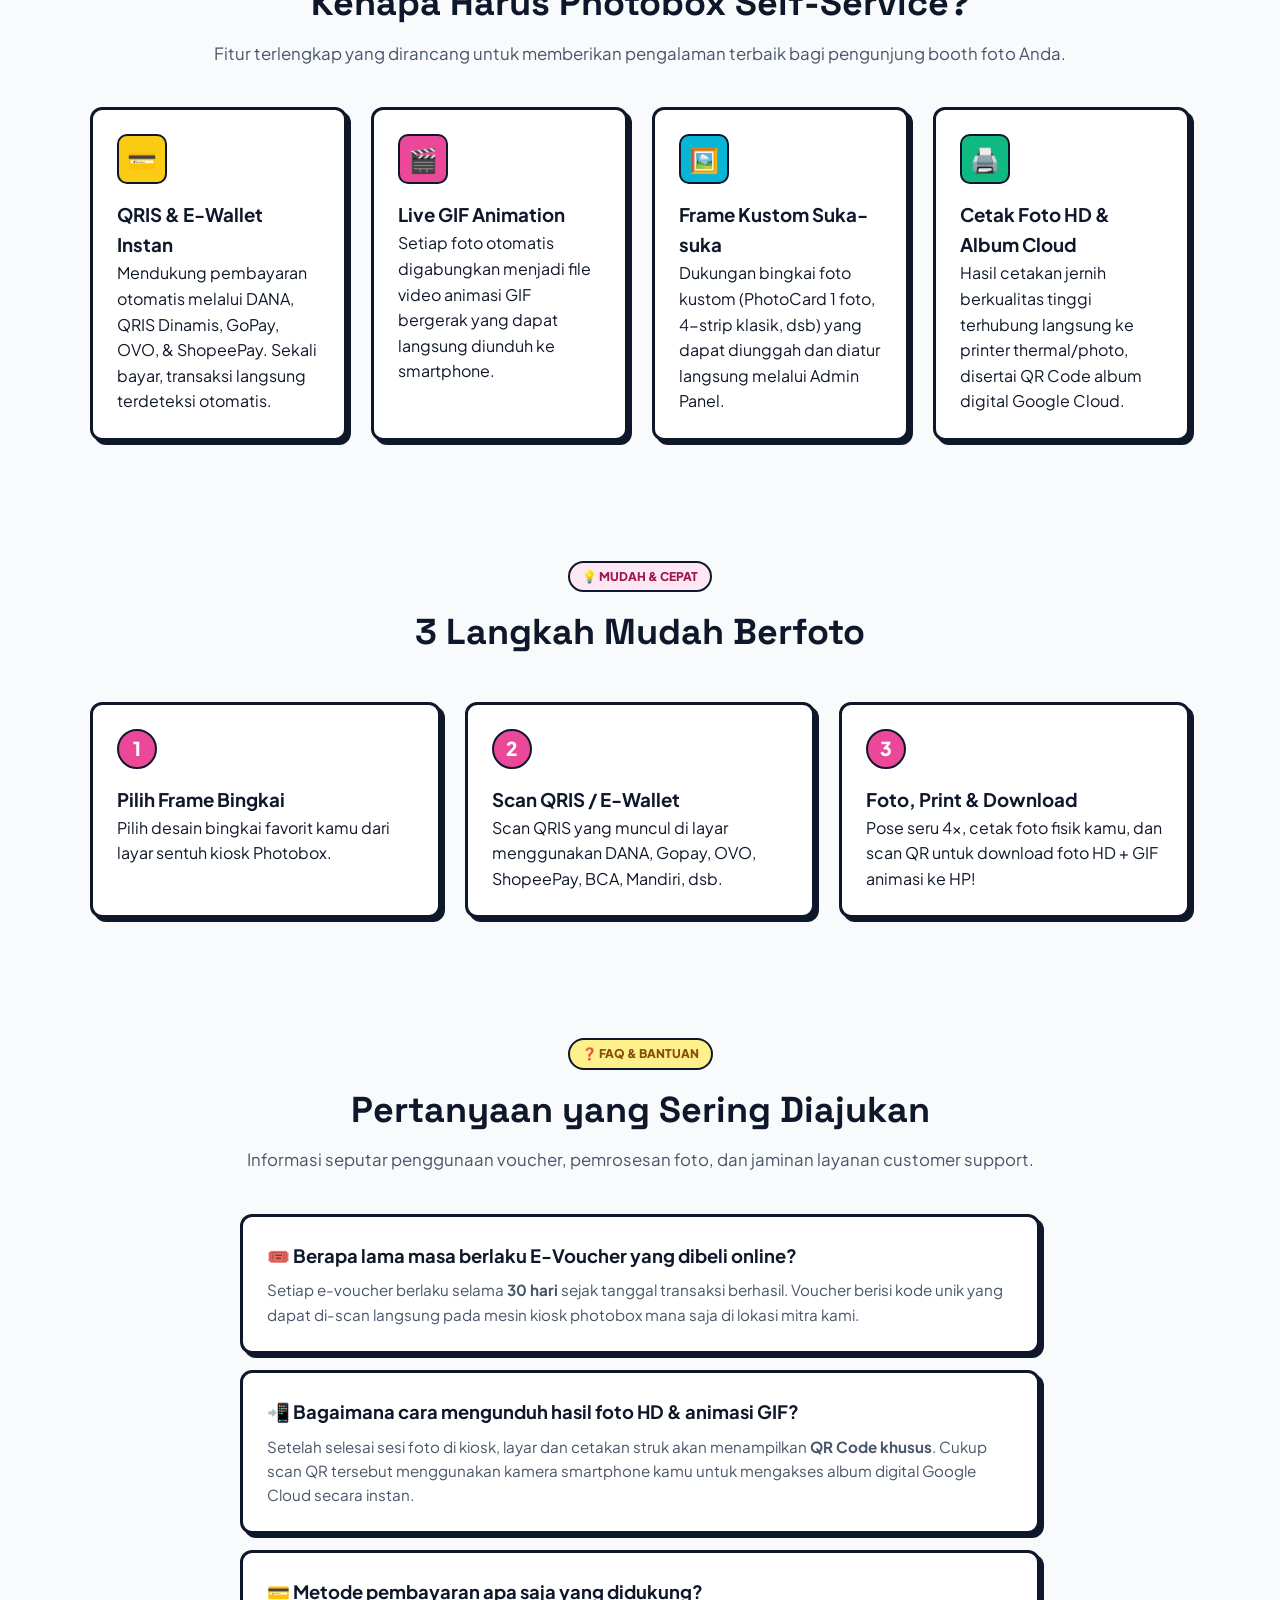
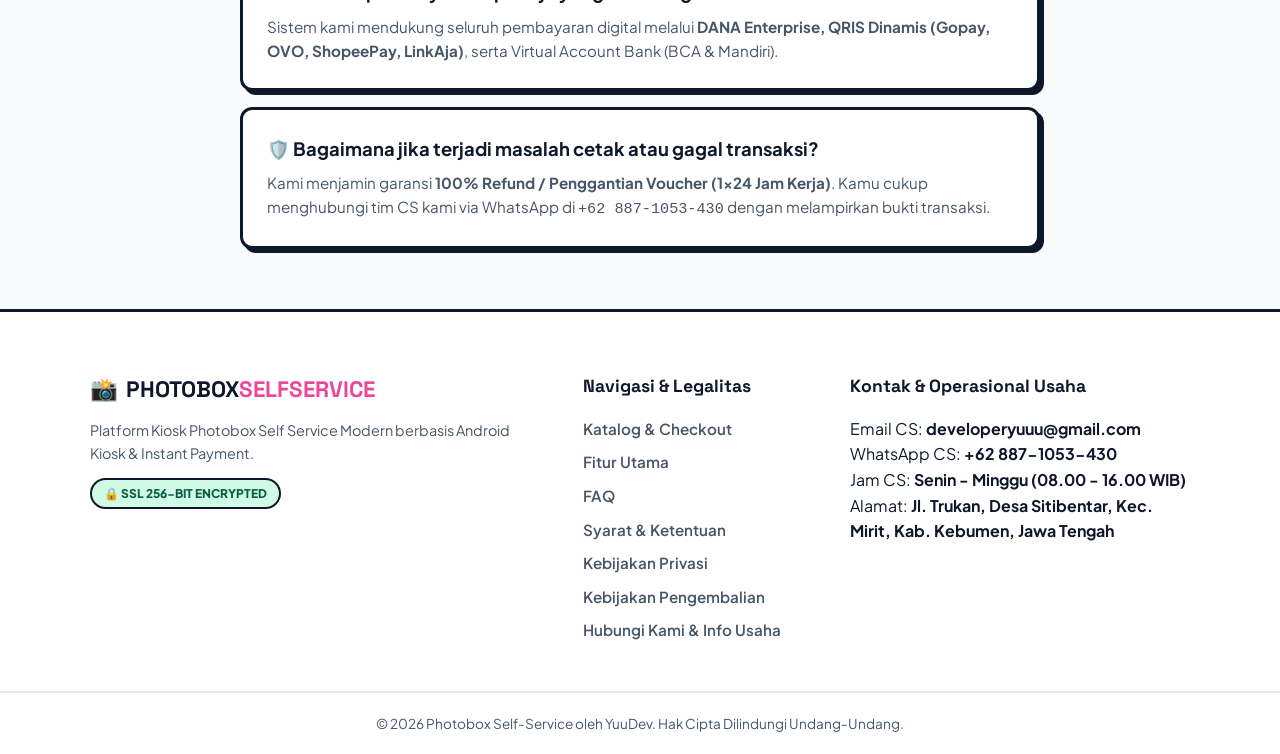
==== commit 17140ba6: "Update Customer Support operational hours to 08.00 - 16.00 WIB" ====
--- a/index.html
+++ b/index.html
@@ -321,7 +321,7 @@
                 <h4>Kontak & Operasional Usaha</h4>
                 <p>Email CS: <strong>developeryuuu@gmail.com</strong></p>
                 <p>WhatsApp CS: <strong>+62 887-1053-430</strong></p>
-                <p>Jam CS: <strong>Senin - Minggu (08.00 - 22.00 WIB)</strong></p>
+                <p>Jam CS: <strong>Senin - Minggu (08.00 - 16.00 WIB)</strong></p>
                 <p>Alamat: <strong>Jl. Trukan, Desa Sitibentar, Kec. Mirit, Kab. Kebumen, Jawa Tengah</strong></p>
             </div>
         </div>
